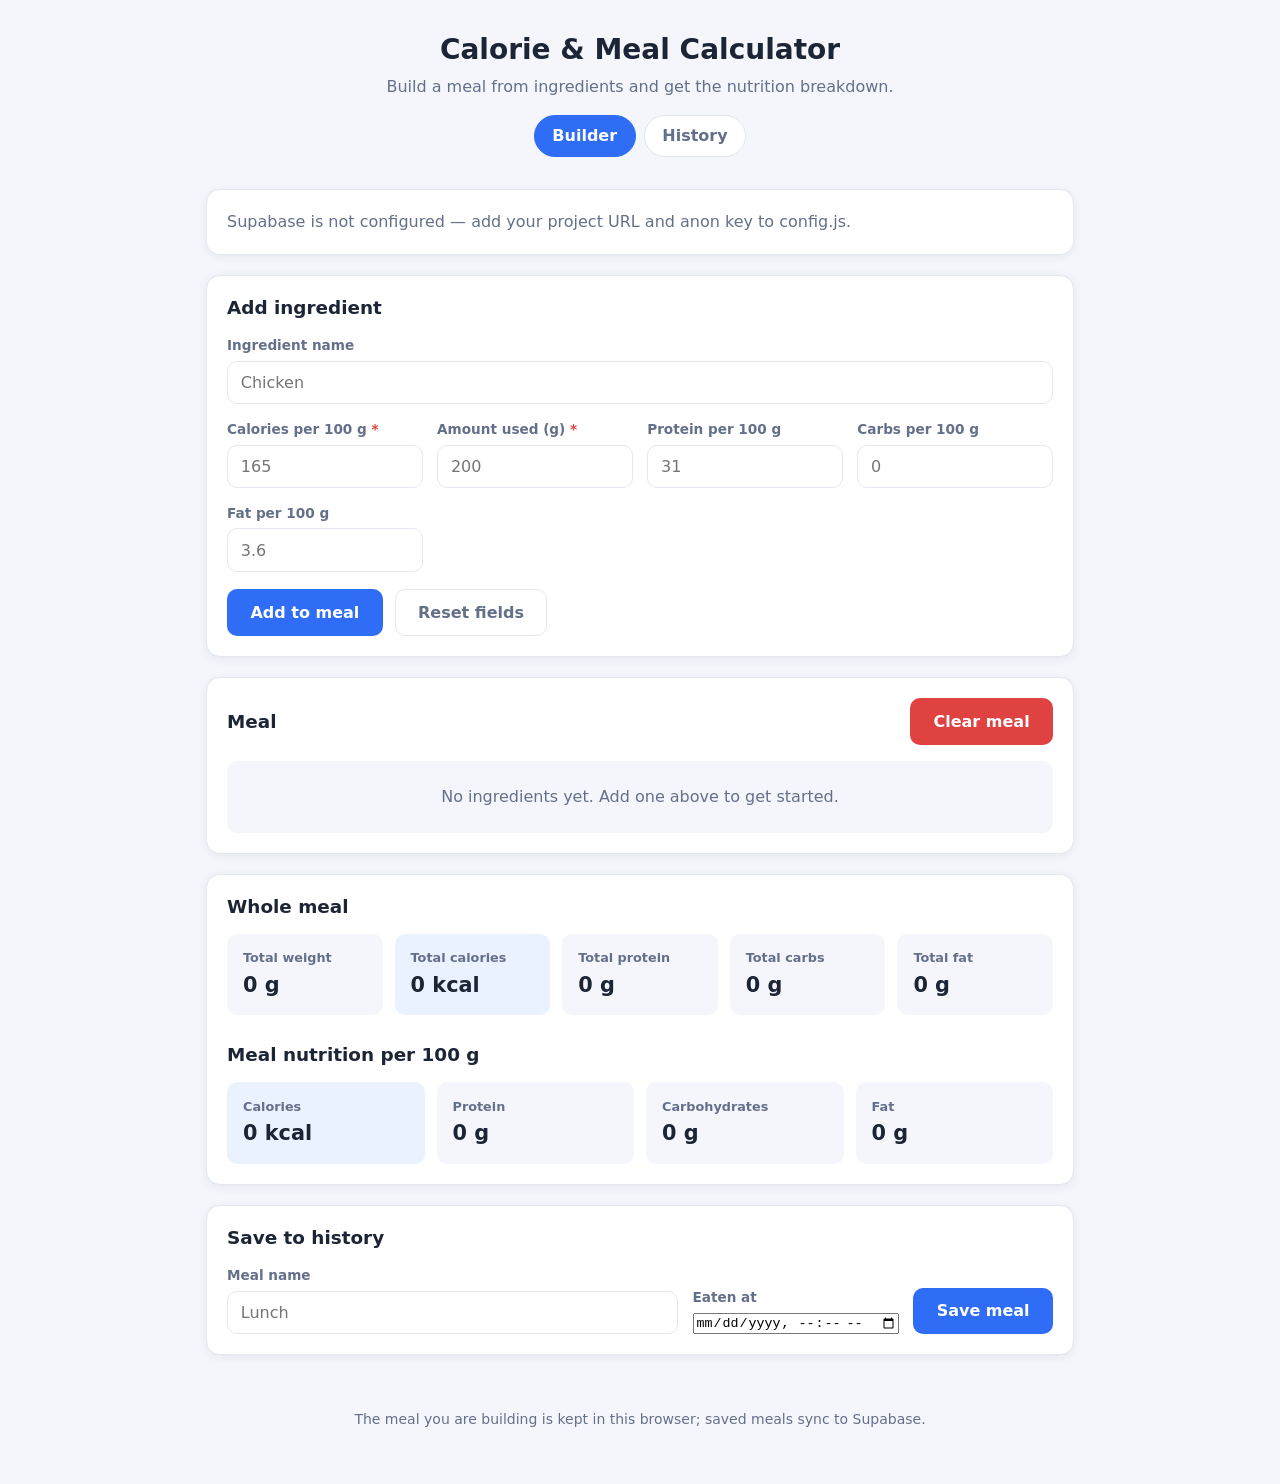
==== index.html @ 190ba4ab "Calorie and meal calculator with Supabase-backed meal history" ====
<!doctype html>
<html lang="en">
  <head>
    <meta charset="UTF-8" />
    <meta name="viewport" content="width=device-width, initial-scale=1.0" />
    <title>Calorie &amp; Meal Calculator</title>
    <link rel="stylesheet" href="style.css" />
  </head>

  <body>
    <header class="app-header">
      <h1>Calorie &amp; Meal Calculator</h1>
      <p class="subtitle">Build a meal from ingredients and get the nutrition breakdown.</p>
      <nav class="app-nav">
        <a href="index.html" class="nav-link is-active">Builder</a>
        <a href="history.html" class="nav-link">History</a>
      </nav>
    </header>

    <main class="container">
      <!-- Account -->
      <section class="card auth-bar">
        <p id="auth-status" class="auth-status">Checking sign-in status…</p>
        <div class="auth-actions">
          <button type="button" id="auth-signin" class="btn btn-primary" hidden>
            Sign in with GitHub
          </button>
          <button type="button" id="auth-signout" class="btn btn-ghost" hidden>Sign out</button>
        </div>
      </section>
      <!-- Ingredient input -->
      <section class="card">
        <h2>Add ingredient</h2>
        <form id="ingredient-form" novalidate>
          <div class="grid">
            <div class="field field-wide">
              <label for="name">Ingredient name</label>
              <input type="text" id="name" name="name" placeholder="Chicken" required />
            </div>

            <div class="field">
              <label for="calories">Calories per 100 g <span class="req">*</span></label>
              <input
                type="number"
                id="calories"
                name="calories"
                min="0"
                step="any"
                placeholder="165"
                required
              />
            </div>

            <div class="field">
              <label for="amount">Amount used (g) <span class="req">*</span></label>
              <input
                type="number"
                id="amount"
                name="amount"
                min="0.1"
                step="any"
                placeholder="200"
                required
              />
            </div>

            <div class="field">
              <label for="protein">Protein per 100 g</label>
              <input
                type="number"
                id="protein"
                name="protein"
                min="0"
                step="any"
                placeholder="31"
              />
            </div>

            <div class="field">
              <label for="carbs">Carbs per 100 g</label>
              <input type="number" id="carbs" name="carbs" min="0" step="any" placeholder="0" />
            </div>

            <div class="field">
              <label for="fat">Fat per 100 g</label>
              <input type="number" id="fat" name="fat" min="0" step="any" placeholder="3.6" />
            </div>
          </div>

          <p id="form-error" class="form-error" role="alert" hidden></p>

          <div class="actions">
            <button type="submit" class="btn btn-primary">Add to meal</button>
            <button type="reset" class="btn btn-ghost">Reset fields</button>
          </div>
        </form>
      </section>

      <!-- Meal builder -->
      <section class="card">
        <div class="card-head">
          <h2>Meal</h2>
          <button type="button" id="clear-meal" class="btn btn-danger">Clear meal</button>
        </div>

        <p id="empty-state" class="empty-state">
          No ingredients yet. Add one above to get started.
        </p>

        <div class="table-wrap" id="table-wrap" hidden>
          <table id="meal-table">
            <thead>
              <tr>
                <th scope="col">Ingredient</th>
                <th scope="col" class="num">Amount (g)</th>
                <th scope="col" class="num">Calories</th>
                <th scope="col" class="num">Protein (g)</th>
                <th scope="col" class="num">Carbs (g)</th>
                <th scope="col" class="num">Fat (g)</th>
                <th scope="col"><span class="sr-only">Actions</span></th>
              </tr>
            </thead>
            <tbody id="meal-body"></tbody>
          </table>
        </div>
      </section>

      <!-- Totals -->
      <section class="card">
        <h2>Whole meal</h2>
        <ul class="stats">
          <li class="stat">
            <span class="stat-label">Total weight</span>
            <span class="stat-value"><span id="total-weight">0</span> g</span>
          </li>
          <li class="stat stat-accent">
            <span class="stat-label">Total calories</span>
            <span class="stat-value"><span id="total-calories">0</span> kcal</span>
          </li>
          <li class="stat">
            <span class="stat-label">Total protein</span>
            <span class="stat-value"><span id="total-protein">0</span> g</span>
          </li>
          <li class="stat">
            <span class="stat-label">Total carbs</span>
            <span class="stat-value"><span id="total-carbs">0</span> g</span>
          </li>
          <li class="stat">
            <span class="stat-label">Total fat</span>
            <span class="stat-value"><span id="total-fat">0</span> g</span>
          </li>
        </ul>

        <h2 class="section-gap">Meal nutrition per 100 g</h2>
        <ul class="stats">
          <li class="stat stat-accent">
            <span class="stat-label">Calories</span>
            <span class="stat-value"><span id="per100-calories">0</span> kcal</span>
          </li>
          <li class="stat">
            <span class="stat-label">Protein</span>
            <span class="stat-value"><span id="per100-protein">0</span> g</span>
          </li>
          <li class="stat">
            <span class="stat-label">Carbohydrates</span>
            <span class="stat-value"><span id="per100-carbs">0</span> g</span>
          </li>
          <li class="stat">
            <span class="stat-label">Fat</span>
            <span class="stat-value"><span id="per100-fat">0</span> g</span>
          </li>
        </ul>
      </section>

      <!-- Save to history -->
      <section class="card">
        <h2>Save to history</h2>
        <form id="save-form" class="save-form" novalidate>
          <div class="field field-grow">
            <label for="meal-name">Meal name</label>
            <input type="text" id="meal-name" name="mealName" placeholder="Lunch" />
          </div>
          <div class="field">
            <label for="eaten-at">Eaten at</label>
            <input type="datetime-local" id="eaten-at" name="eatenAt" />
          </div>
          <button type="submit" id="save-meal" class="btn btn-primary">Save meal</button>
        </form>
        <p id="save-status" class="status-msg" role="status" hidden></p>
      </section>
    </main>

    <footer class="app-footer">
      <p>The meal you are building is kept in this browser; saved meals sync to Supabase.</p>
    </footer>

    <script type="module" src="script.js"></script>
  </body>
</html>
---- style.css ----
/* ---------- Design tokens ---------- */
:root {
  --bg: #f4f6fb;
  --surface: #ffffff;
  --text: #1c2536;
  --muted: #64708a;
  --border: #e2e7f0;
  --primary: #2f6df6;
  --primary-dark: #1d51c9;
  --danger: #e04141;
  --danger-dark: #b92f2f;
  --accent-bg: #eaf1ff;
  --radius: 14px;
  --shadow: 0 2px 10px rgba(28, 37, 54, 0.07);
}

/* ---------- Base ---------- */
* {
  box-sizing: border-box;
}

body {
  margin: 0;
  background: var(--bg);
  color: var(--text);
  font-family:
    system-ui,
    -apple-system,
    'Segoe UI',
    Roboto,
    Helvetica,
    Arial,
    sans-serif;
  line-height: 1.5;
}

h1,
h2 {
  margin: 0;
  line-height: 1.25;
}

.sr-only {
  position: absolute;
  width: 1px;
  height: 1px;
  overflow: hidden;
  clip: rect(0 0 0 0);
  white-space: nowrap;
}

/* ---------- Layout ---------- */
.app-header {
  padding: 2rem 1rem 1rem;
  text-align: center;
}

.app-header h1 {
  font-size: 1.75rem;
}

.subtitle {
  margin: 0.5rem 0 0;
  color: var(--muted);
}

.container {
  max-width: 900px;
  margin: 0 auto;
  padding: 1rem;
  display: grid;
  gap: 1.25rem;
}

.app-footer {
  padding: 1.5rem 1rem 2.5rem;
  text-align: center;
  color: var(--muted);
  font-size: 0.875rem;
}

/* ---------- Card ---------- */
.card {
  background: var(--surface);
  border: 1px solid var(--border);
  border-radius: var(--radius);
  box-shadow: var(--shadow);
  padding: 1.25rem;
}

.card h2 {
  font-size: 1.15rem;
  margin-bottom: 1rem;
}

.card-head {
  display: flex;
  align-items: center;
  justify-content: space-between;
  gap: 1rem;
  flex-wrap: wrap;
  margin-bottom: 1rem;
}

.card-head h2 {
  margin-bottom: 0;
}

.section-gap {
  margin-top: 1.75rem;
}

/* ---------- Form ---------- */
.grid {
  display: grid;
  grid-template-columns: repeat(auto-fit, minmax(190px, 1fr));
  gap: 0.9rem;
}

.field {
  display: flex;
  flex-direction: column;
  gap: 0.35rem;
}

.field-wide {
  grid-column: 1 / -1;
}

label {
  font-size: 0.85rem;
  font-weight: 600;
  color: var(--muted);
}

.req {
  color: var(--danger);
}

input[type='text'],
input[type='number'] {
  padding: 0.7rem 0.8rem;
  font-size: 1rem;
  font-family: inherit;
  color: inherit;
  background: #fff;
  border: 1px solid var(--border);
  border-radius: 10px;
  min-width: 0;
}

input:focus-visible,
button:focus-visible {
  outline: 3px solid rgba(47, 109, 246, 0.35);
  outline-offset: 1px;
  border-color: var(--primary);
}

.form-error {
  margin: 0.9rem 0 0;
  padding: 0.6rem 0.8rem;
  border-radius: 10px;
  background: #fdeaea;
  color: var(--danger-dark);
  font-size: 0.9rem;
}

.actions {
  display: flex;
  flex-wrap: wrap;
  gap: 0.75rem;
  margin-top: 1.1rem;
}

/* ---------- Buttons ---------- */
.btn {
  padding: 0.8rem 1.4rem;
  font-size: 1rem;
  font-family: inherit;
  font-weight: 600;
  border: 1px solid transparent;
  border-radius: 10px;
  cursor: pointer;
  transition:
    background-color 0.15s ease,
    color 0.15s ease;
}

.btn-primary {
  background: var(--primary);
  color: #fff;
}

.btn-primary:hover {
  background: var(--primary-dark);
}

.btn-ghost {
  background: transparent;
  color: var(--muted);
  border-color: var(--border);
}

.btn-ghost:hover {
  background: var(--bg);
}

.btn-danger {
  background: var(--danger);
  color: #fff;
}

.btn-danger:hover {
  background: var(--danger-dark);
}

.btn-icon {
  padding: 0.45rem 0.75rem;
  font-size: 0.85rem;
  background: transparent;
  color: var(--danger);
  border-color: var(--border);
}

.btn-icon:hover {
  background: #fdeaea;
}

/* ---------- Table ---------- */
.table-wrap {
  overflow-x: auto;
}

table {
  width: 100%;
  border-collapse: collapse;
  font-size: 0.95rem;
}

th,
td {
  padding: 0.7rem 0.6rem;
  text-align: left;
  border-bottom: 1px solid var(--border);
  white-space: nowrap;
}

th {
  font-size: 0.78rem;
  text-transform: uppercase;
  letter-spacing: 0.04em;
  color: var(--muted);
}

th.num,
td.num {
  text-align: right;
}

tbody tr:last-child td {
  border-bottom: none;
}

.amount-input {
  width: 6rem;
  padding: 0.4rem 0.5rem;
  text-align: right;
}

.ingredient-name {
  font-weight: 600;
  white-space: normal;
}

.empty-state {
  margin: 0;
  padding: 1.5rem;
  text-align: center;
  color: var(--muted);
  background: var(--bg);
  border-radius: 10px;
}

/* ---------- Stats ---------- */
.stats {
  list-style: none;
  margin: 0;
  padding: 0;
  display: grid;
  grid-template-columns: repeat(auto-fit, minmax(150px, 1fr));
  gap: 0.75rem;
}

.stat {
  padding: 0.9rem 1rem;
  background: var(--bg);
  border-radius: 10px;
  display: flex;
  flex-direction: column;
  gap: 0.15rem;
}

.stat-accent {
  background: var(--accent-bg);
}

.stat-label {
  font-size: 0.8rem;
  font-weight: 600;
  color: var(--muted);
}

.stat-value {
  font-size: 1.3rem;
  font-weight: 700;
}

/* ---------- Navigation ---------- */
.app-nav {
  display: flex;
  justify-content: center;
  gap: 0.5rem;
  margin-top: 1rem;
}

.nav-link {
  padding: 0.5rem 1.1rem;
  border-radius: 999px;
  text-decoration: none;
  font-weight: 600;
  color: var(--muted);
  background: var(--surface);
  border: 1px solid var(--border);
}

.nav-link.is-active {
  background: var(--primary);
  border-color: var(--primary);
  color: #fff;
}

/* ---------- Auth bar ---------- */
.auth-bar {
  display: flex;
  align-items: center;
  justify-content: space-between;
  gap: 1rem;
  flex-wrap: wrap;
}

.auth-status {
  margin: 0;
  color: var(--muted);
}

.auth-actions {
  display: flex;
  gap: 0.5rem;
}

/* ---------- Save / filter forms ---------- */
.save-form {
  display: flex;
  flex-wrap: wrap;
  align-items: flex-end;
  gap: 0.9rem;
}

.field-grow {
  flex: 1 1 220px;
}

.status-msg {
  margin: 0.9rem 0 0;
  padding: 0.6rem 0.8rem;
  border-radius: 10px;
  background: var(--accent-bg);
  color: var(--primary-dark);
  font-size: 0.9rem;
}

.status-msg.is-error {
  background: #fdeaea;
  color: var(--danger-dark);
}

/* ---------- History ---------- */
.day-block + .day-block {
  margin-top: 1.5rem;
}

.day-head {
  display: flex;
  align-items: baseline;
  justify-content: space-between;
  gap: 1rem;
  flex-wrap: wrap;
  margin-bottom: 0.5rem;
}

.day-head h3 {
  margin: 0;
  font-size: 1rem;
}

.day-total {
  font-size: 0.85rem;
  font-weight: 600;
  color: var(--muted);
}

.row-actions {
  display: flex;
  gap: 0.4rem;
  justify-content: flex-end;
}

.btn-icon-neutral {
  color: var(--primary);
}

.btn-icon-neutral:hover {
  background: var(--accent-bg);
}

.chart-wrap {
  overflow-x: auto;
}

#chart {
  width: 100%;
  min-width: 320px;
  height: auto;
}

/* ---------- Mobile ---------- */
@media (max-width: 520px) {
  .actions .btn {
    flex: 1 1 100%;
  }

  .card {
    padding: 1rem;
  }

  .save-form .btn {
    flex: 1 1 100%;
  }

  .auth-bar {
    flex-direction: column;
    align-items: stretch;
  }
}
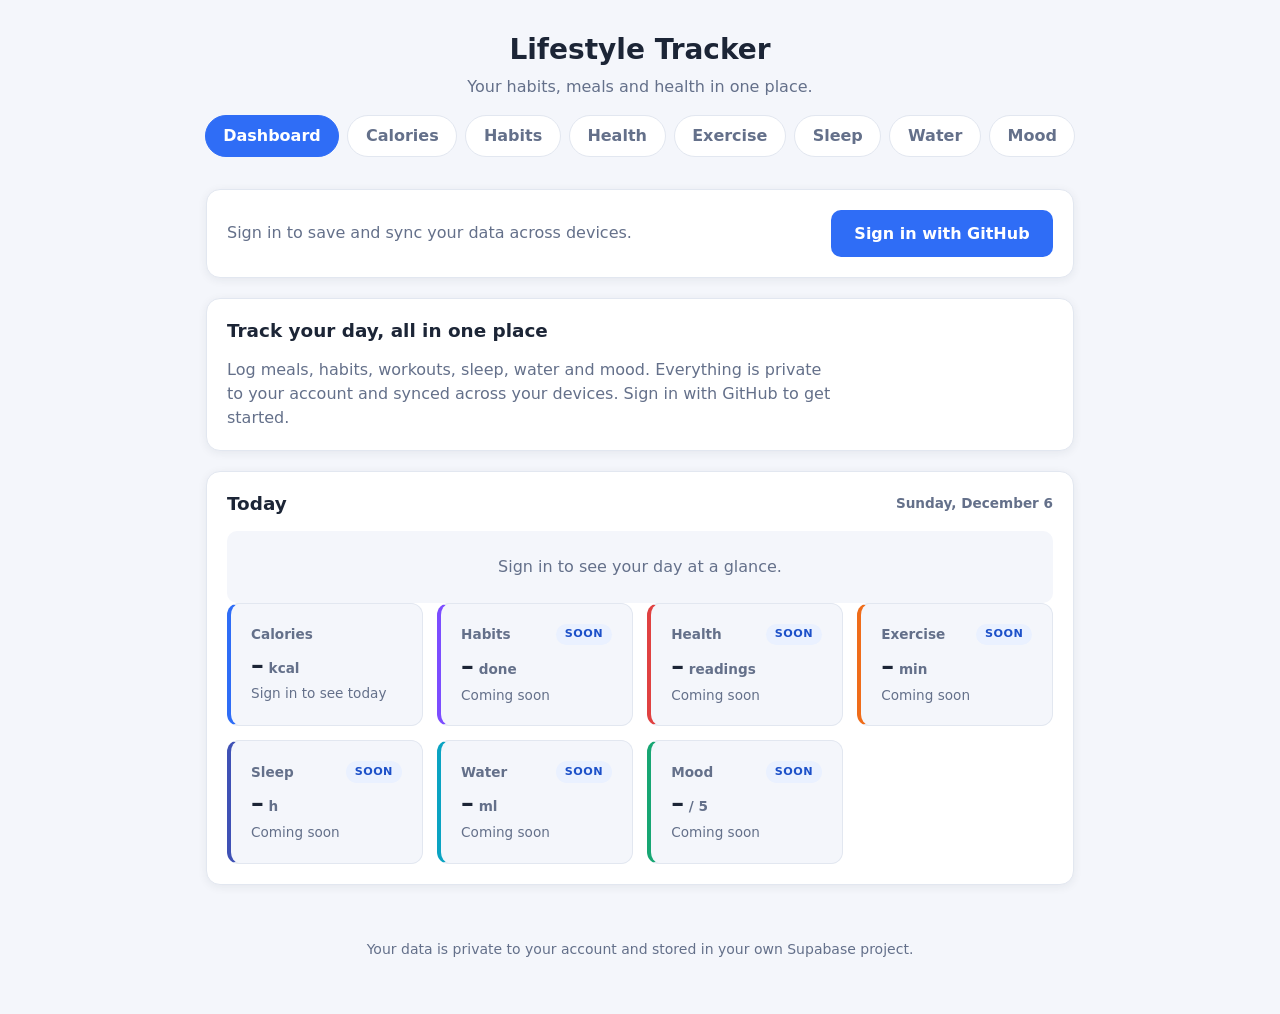
==== commit e077ba2e: "Expand into a multi-tracker lifestyle app with dashboard and shared foundation" ====
--- a/index.html
+++ b/index.html
@@ -3,197 +3,36 @@
   <head>
     <meta charset="UTF-8" />
     <meta name="viewport" content="width=device-width, initial-scale=1.0" />
-    <title>Calorie &amp; Meal Calculator</title>
+    <title>Lifestyle Tracker</title>
     <link rel="stylesheet" href="style.css" />
   </head>
 
   <body>
-    <header class="app-header">
-      <h1>Calorie &amp; Meal Calculator</h1>
-      <p class="subtitle">Build a meal from ingredients and get the nutrition breakdown.</p>
-      <nav class="app-nav">
-        <a href="index.html" class="nav-link is-active">Builder</a>
-        <a href="history.html" class="nav-link">History</a>
-      </nav>
-    </header>
+    <header class="app-header"></header>
 
     <main class="container">
-      <!-- Account -->
-      <section class="card auth-bar">
-        <p id="auth-status" class="auth-status">Checking sign-in status…</p>
-        <div class="auth-actions">
-          <button type="button" id="auth-signin" class="btn btn-primary" hidden>
-            Sign in with GitHub
-          </button>
-          <button type="button" id="auth-signout" class="btn btn-ghost" hidden>Sign out</button>
-        </div>
-      </section>
-      <!-- Ingredient input -->
-      <section class="card">
-        <h2>Add ingredient</h2>
-        <form id="ingredient-form" novalidate>
-          <div class="grid">
-            <div class="field field-wide">
-              <label for="name">Ingredient name</label>
-              <input type="text" id="name" name="name" placeholder="Chicken" required />
-            </div>
-
-            <div class="field">
-              <label for="calories">Calories per 100 g <span class="req">*</span></label>
-              <input
-                type="number"
-                id="calories"
-                name="calories"
-                min="0"
-                step="any"
-                placeholder="165"
-                required
-              />
-            </div>
-
-            <div class="field">
-              <label for="amount">Amount used (g) <span class="req">*</span></label>
-              <input
-                type="number"
-                id="amount"
-                name="amount"
-                min="0.1"
-                step="any"
-                placeholder="200"
-                required
-              />
-            </div>
-
-            <div class="field">
-              <label for="protein">Protein per 100 g</label>
-              <input
-                type="number"
-                id="protein"
-                name="protein"
-                min="0"
-                step="any"
-                placeholder="31"
-              />
-            </div>
-
-            <div class="field">
-              <label for="carbs">Carbs per 100 g</label>
-              <input type="number" id="carbs" name="carbs" min="0" step="any" placeholder="0" />
-            </div>
-
-            <div class="field">
-              <label for="fat">Fat per 100 g</label>
-              <input type="number" id="fat" name="fat" min="0" step="any" placeholder="3.6" />
-            </div>
-          </div>
-
-          <p id="form-error" class="form-error" role="alert" hidden></p>
-
-          <div class="actions">
-            <button type="submit" class="btn btn-primary">Add to meal</button>
-            <button type="reset" class="btn btn-ghost">Reset fields</button>
-          </div>
-        </form>
+      <section class="card" id="signed-out-intro" hidden>
+        <h2>Track your day, all in one place</h2>
+        <p class="lede">
+          Log meals, habits, workouts, sleep, water and mood. Everything is private to your account
+          and synced across your devices. Sign in with GitHub to get started.
+        </p>
       </section>
 
-      <!-- Meal builder -->
       <section class="card">
         <div class="card-head">
-          <h2>Meal</h2>
-          <button type="button" id="clear-meal" class="btn btn-danger">Clear meal</button>
+          <h2>Today</h2>
+          <span class="day-total" id="dashboard-date"></span>
         </div>
-
-        <p id="empty-state" class="empty-state">
-          No ingredients yet. Add one above to get started.
-        </p>
-
-        <div class="table-wrap" id="table-wrap" hidden>
-          <table id="meal-table">
-            <thead>
-              <tr>
-                <th scope="col">Ingredient</th>
-                <th scope="col" class="num">Amount (g)</th>
-                <th scope="col" class="num">Calories</th>
-                <th scope="col" class="num">Protein (g)</th>
-                <th scope="col" class="num">Carbs (g)</th>
-                <th scope="col" class="num">Fat (g)</th>
-                <th scope="col"><span class="sr-only">Actions</span></th>
-              </tr>
-            </thead>
-            <tbody id="meal-body"></tbody>
-          </table>
-        </div>
-      </section>
-
-      <!-- Totals -->
-      <section class="card">
-        <h2>Whole meal</h2>
-        <ul class="stats">
-          <li class="stat">
-            <span class="stat-label">Total weight</span>
-            <span class="stat-value"><span id="total-weight">0</span> g</span>
-          </li>
-          <li class="stat stat-accent">
-            <span class="stat-label">Total calories</span>
-            <span class="stat-value"><span id="total-calories">0</span> kcal</span>
-          </li>
-          <li class="stat">
-            <span class="stat-label">Total protein</span>
-            <span class="stat-value"><span id="total-protein">0</span> g</span>
-          </li>
-          <li class="stat">
-            <span class="stat-label">Total carbs</span>
-            <span class="stat-value"><span id="total-carbs">0</span> g</span>
-          </li>
-          <li class="stat">
-            <span class="stat-label">Total fat</span>
-            <span class="stat-value"><span id="total-fat">0</span> g</span>
-          </li>
-        </ul>
-
-        <h2 class="section-gap">Meal nutrition per 100 g</h2>
-        <ul class="stats">
-          <li class="stat stat-accent">
-            <span class="stat-label">Calories</span>
-            <span class="stat-value"><span id="per100-calories">0</span> kcal</span>
-          </li>
-          <li class="stat">
-            <span class="stat-label">Protein</span>
-            <span class="stat-value"><span id="per100-protein">0</span> g</span>
-          </li>
-          <li class="stat">
-            <span class="stat-label">Carbohydrates</span>
-            <span class="stat-value"><span id="per100-carbs">0</span> g</span>
-          </li>
-          <li class="stat">
-            <span class="stat-label">Fat</span>
-            <span class="stat-value"><span id="per100-fat">0</span> g</span>
-          </li>
-        </ul>
-      </section>
-
-      <!-- Save to history -->
-      <section class="card">
-        <h2>Save to history</h2>
-        <form id="save-form" class="save-form" novalidate>
-          <div class="field field-grow">
-            <label for="meal-name">Meal name</label>
-            <input type="text" id="meal-name" name="mealName" placeholder="Lunch" />
-          </div>
-          <div class="field">
-            <label for="eaten-at">Eaten at</label>
-            <input type="datetime-local" id="eaten-at" name="eatenAt" />
-          </div>
-          <button type="submit" id="save-meal" class="btn btn-primary">Save meal</button>
-        </form>
-        <p id="save-status" class="status-msg" role="status" hidden></p>
+        <p id="dashboard-status" class="empty-state" hidden></p>
+        <div class="tile-grid" id="tiles"></div>
       </section>
     </main>
 
     <footer class="app-footer">
-      <p>The meal you are building is kept in this browser; saved meals sync to Supabase.</p>
+      <p>Your data is private to your account and stored in your own Supabase project.</p>
     </footer>
 
-    <script type="module" src="script.js"></script>
+    <script type="module" src="js/features/dashboard.js"></script>
   </body>
 </html>
--- a/style.css
+++ b/style.css
@@ -12,6 +12,37 @@
   --accent-bg: #eaf1ff;
   --radius: 14px;
   --shadow: 0 2px 10px rgba(28, 37, 54, 0.07);
+
+  --space-1: 0.35rem;
+  --space-2: 0.6rem;
+  --space-3: 0.9rem;
+  --space-4: 1.25rem;
+  --space-5: 1.75rem;
+  --space-6: 2.5rem;
+
+  --text-sm: 0.85rem;
+  --text-base: 1rem;
+  --text-lg: 1.3rem;
+
+  --accent-calories: #2f6df6;
+  --accent-habits: #7c4dff;
+  --accent-health: #e04141;
+  --accent-exercise: #ef6c1a;
+  --accent-sleep: #3f51b5;
+  --accent-water: #0aa3c2;
+  --accent-mood: #17a673;
+}
+
+@media (prefers-color-scheme: dark) {
+  :root {
+    --bg: #12161f;
+    --surface: #1a202c;
+    --text: #e8ecf4;
+    --muted: #97a3b8;
+    --border: #2a3242;
+    --accent-bg: #1d2a44;
+    --shadow: 0 2px 10px rgba(0, 0, 0, 0.35);
+  }
 }
 
 /* ---------- Base ---------- */
@@ -138,12 +169,17 @@
 }
 
 input[type='text'],
-input[type='number'] {
+input[type='number'],
+input[type='date'],
+input[type='datetime-local'],
+input[type='time'],
+select,
+textarea {
   padding: 0.7rem 0.8rem;
   font-size: 1rem;
   font-family: inherit;
   color: inherit;
-  background: #fff;
+  background: var(--surface);
   border: 1px solid var(--border);
   border-radius: 10px;
   min-width: 0;
@@ -319,6 +355,7 @@
 .app-nav {
   display: flex;
   justify-content: center;
+  flex-wrap: wrap;
   gap: 0.5rem;
   margin-top: 1rem;
 }
@@ -427,12 +464,167 @@
   overflow-x: auto;
 }
 
+.chart,
 #chart {
   width: 100%;
   min-width: 320px;
   height: auto;
 }
 
+/* ---------- Dashboard tiles ---------- */
+.lede {
+  margin: 0;
+  color: var(--muted);
+  max-width: 60ch;
+}
+
+.tile-grid {
+  display: grid;
+  grid-template-columns: repeat(auto-fit, minmax(190px, 1fr));
+  gap: var(--space-3);
+}
+
+.tile {
+  display: flex;
+  flex-direction: column;
+  gap: var(--space-1);
+  padding: var(--space-4);
+  border: 1px solid var(--border);
+  border-left: 4px solid var(--tile-accent, var(--primary));
+  border-radius: 12px;
+  background: var(--bg);
+  text-decoration: none;
+  color: inherit;
+  transition:
+    transform 0.15s ease,
+    box-shadow 0.15s ease;
+}
+
+.tile:hover {
+  transform: translateY(-2px);
+  box-shadow: var(--shadow);
+}
+
+.tile-head {
+  display: flex;
+  align-items: center;
+  justify-content: space-between;
+  gap: var(--space-2);
+}
+
+.tile-label {
+  font-size: var(--text-sm);
+  font-weight: 600;
+  color: var(--muted);
+}
+
+.tile-value {
+  margin: 0;
+  font-size: 1.6rem;
+  font-weight: 700;
+  line-height: 1.1;
+}
+
+.tile-unit {
+  margin-left: 0.3rem;
+  font-size: var(--text-sm);
+  font-weight: 600;
+  color: var(--muted);
+}
+
+.tile-detail,
+.tile-error {
+  margin: 0;
+  font-size: var(--text-sm);
+  color: var(--muted);
+}
+
+.tile-error {
+  color: var(--danger);
+}
+
+.accent-calories {
+  --tile-accent: var(--accent-calories);
+}
+.accent-habits {
+  --tile-accent: var(--accent-habits);
+}
+.accent-health {
+  --tile-accent: var(--accent-health);
+}
+.accent-exercise {
+  --tile-accent: var(--accent-exercise);
+}
+.accent-sleep {
+  --tile-accent: var(--accent-sleep);
+}
+.accent-water {
+  --tile-accent: var(--accent-water);
+}
+.accent-mood {
+  --tile-accent: var(--accent-mood);
+}
+
+/* ---------- Badge ---------- */
+.badge {
+  padding: 0.15rem 0.55rem;
+  border-radius: 999px;
+  background: var(--accent-bg);
+  color: var(--primary-dark);
+  font-size: 0.7rem;
+  font-weight: 700;
+  text-transform: uppercase;
+  letter-spacing: 0.04em;
+  white-space: nowrap;
+}
+
+/* ---------- Progress ---------- */
+.progress {
+  height: 8px;
+  border-radius: 999px;
+  background: var(--border);
+  overflow: hidden;
+}
+
+.progress > span {
+  display: block;
+  height: 100%;
+  background: var(--tile-accent, var(--primary));
+}
+
+/* ---------- Segmented control ---------- */
+.segmented {
+  display: inline-flex;
+  padding: 0.25rem;
+  gap: 0.25rem;
+  border: 1px solid var(--border);
+  border-radius: 999px;
+  background: var(--surface);
+  align-self: start;
+}
+
+.segment {
+  padding: 0.45rem 1.1rem;
+  border-radius: 999px;
+  font-size: var(--text-sm);
+  font-weight: 600;
+  color: var(--muted);
+  text-decoration: none;
+}
+
+.segment.is-active {
+  background: var(--accent-bg);
+  color: var(--primary-dark);
+}
+
+code {
+  padding: 0.1rem 0.35rem;
+  border-radius: 6px;
+  background: var(--bg);
+  border: 1px solid var(--border);
+  font-size: 0.85em;
+}
+
 /* ---------- Mobile ---------- */
 @media (max-width: 520px) {
   .actions .btn {
@@ -451,4 +643,27 @@
     flex-direction: column;
     align-items: stretch;
   }
-}
+
+  /* Eight nav links will not fit, so scroll them instead of wrapping. */
+  .app-nav {
+    flex-wrap: nowrap;
+    justify-content: flex-start;
+    overflow-x: auto;
+    scrollbar-width: none;
+    padding: 0 1rem 0.25rem;
+    margin-left: -1rem;
+    margin-right: -1rem;
+  }
+
+  .app-nav::-webkit-scrollbar {
+    display: none;
+  }
+
+  .nav-link {
+    flex: 0 0 auto;
+  }
+
+  .tile-grid {
+    grid-template-columns: 1fr;
+  }
+}
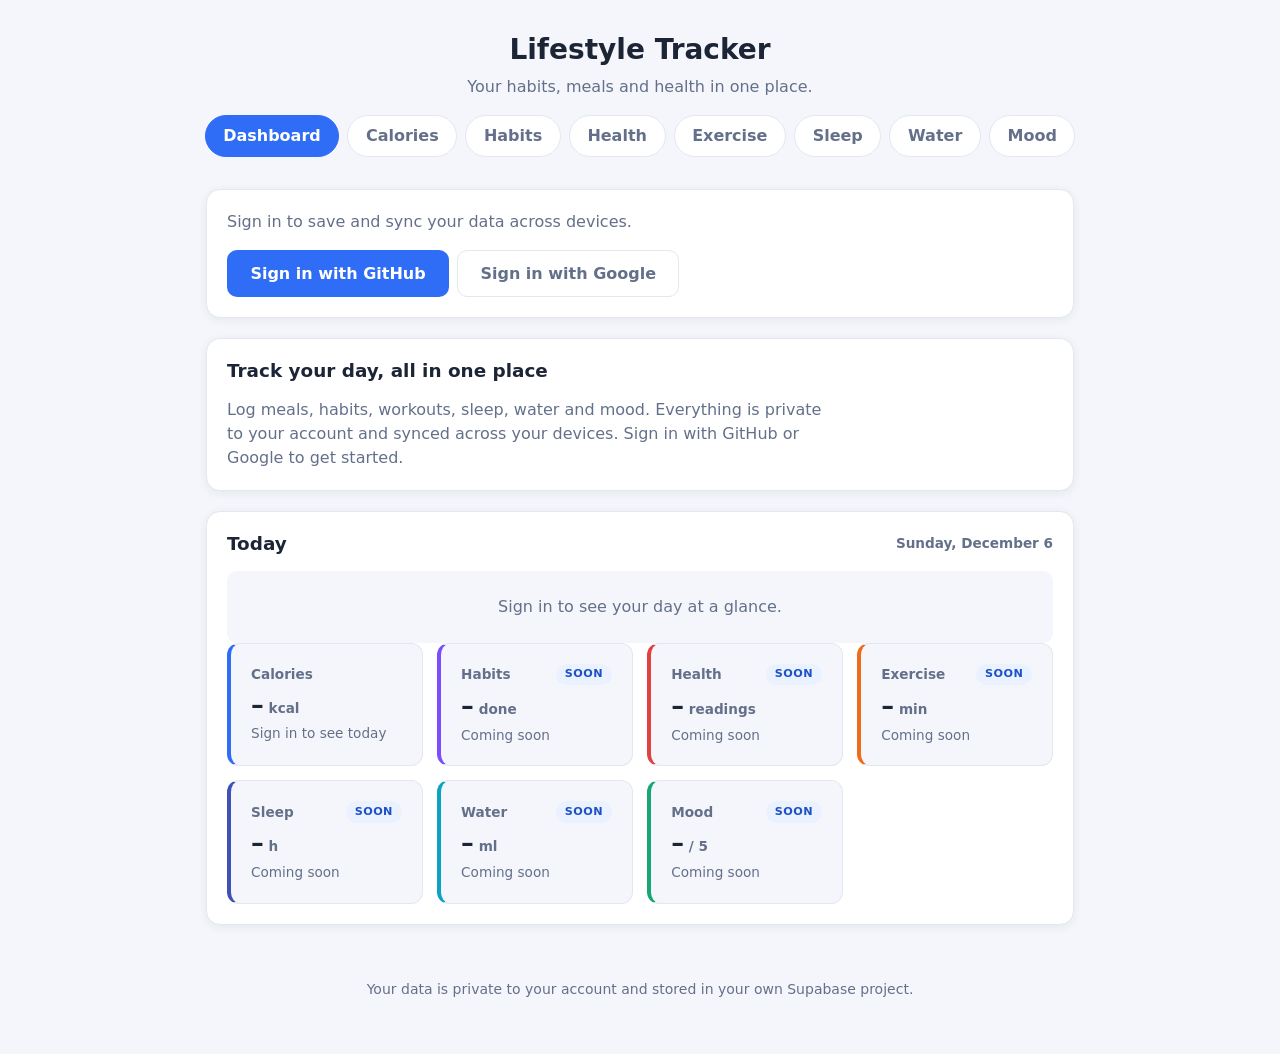
==== commit 13cf6854: "Add Google OAuth sign-in" ====
--- a/index.html
+++ b/index.html
@@ -15,7 +15,7 @@
         <h2>Track your day, all in one place</h2>
         <p class="lede">
           Log meals, habits, workouts, sleep, water and mood. Everything is private to your account
-          and synced across your devices. Sign in with GitHub to get started.
+          and synced across your devices. Sign in with GitHub or Google to get started.
         </p>
       </section>
 
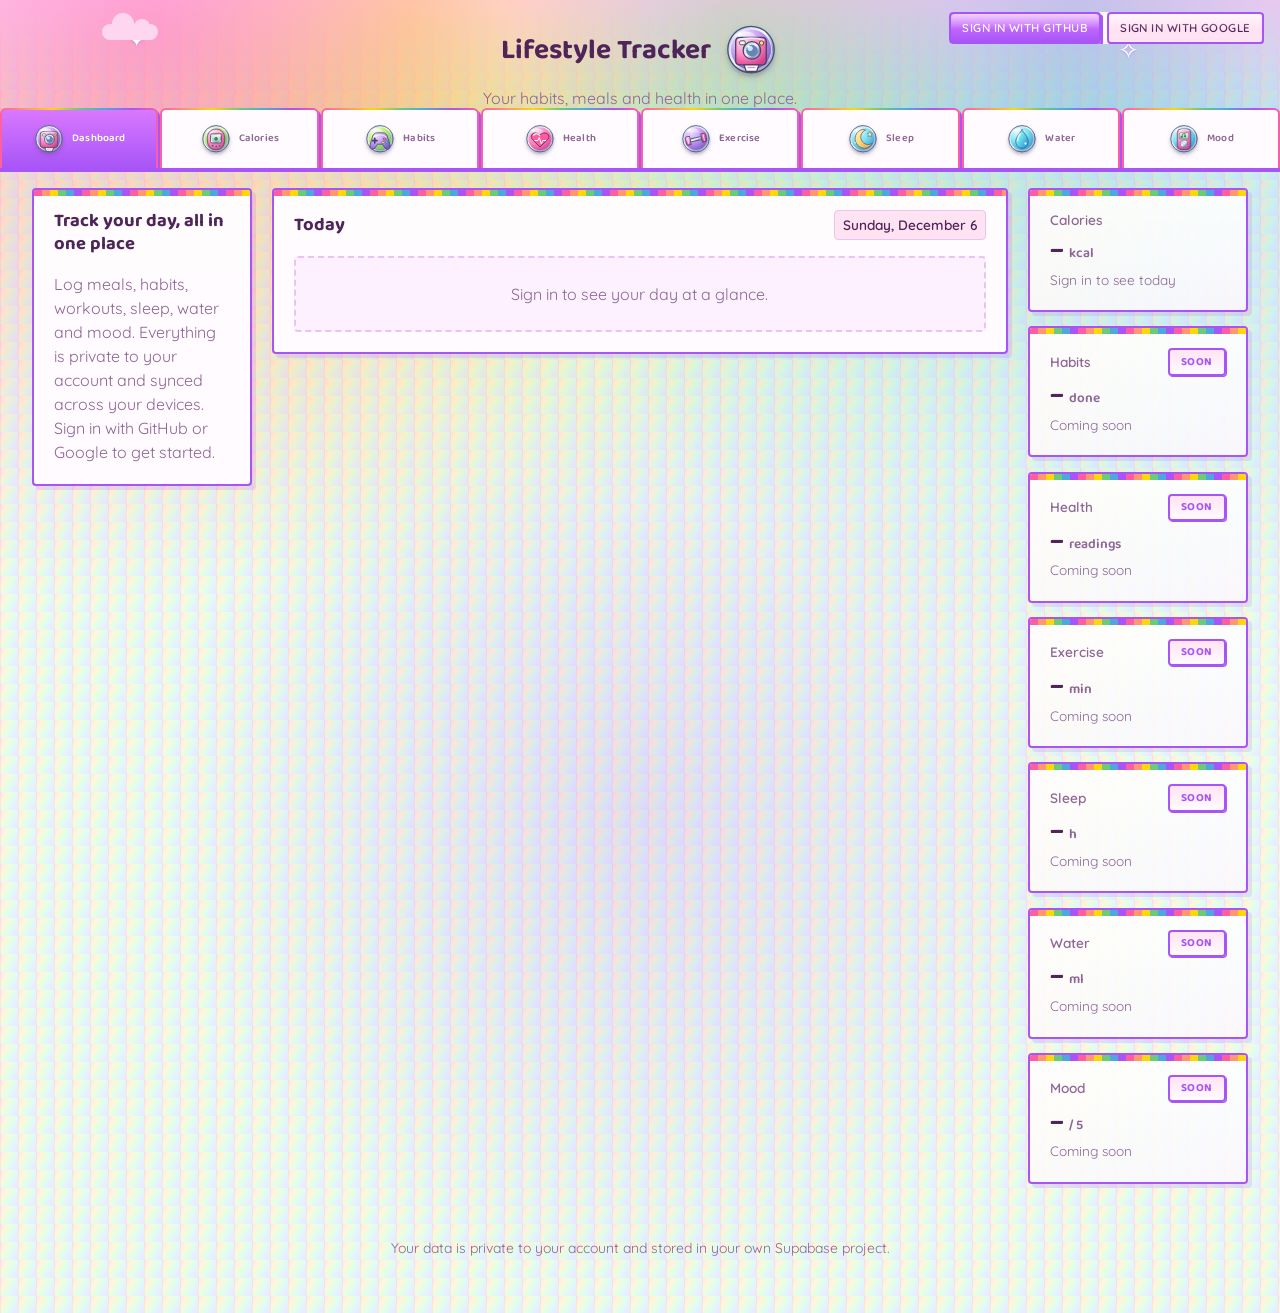
==== commit d91c195e: "Unify Y2K tracker visuals" ====
--- a/index.html
+++ b/index.html
@@ -7,11 +7,16 @@
     <link rel="stylesheet" href="style.css" />
   </head>
 
-  <body>
+  <body class="dashboard-page">
     <header class="app-header"></header>
 
     <main class="container">
-      <section class="card" id="signed-out-intro" hidden>
+      <span class="page-scene" aria-hidden="true">
+        <span class="scene-cloud scene-pos-tl"></span>
+        <span class="scene-cloud scene-pos-tr"></span>
+        <span class="scene-ground"></span>
+      </span>
+      <section class="card intro-panel" id="signed-out-intro" hidden>
         <h2>Track your day, all in one place</h2>
         <p class="lede">
           Log meals, habits, workouts, sleep, water and mood. Everything is private to your account
@@ -19,14 +24,17 @@
         </p>
       </section>
 
-      <section class="card">
+      <section class="card today-panel">
         <div class="card-head">
           <h2>Today</h2>
           <span class="day-total" id="dashboard-date"></span>
         </div>
         <p id="dashboard-status" class="empty-state" hidden></p>
+      </section>
+
+      <div class="tile-stack-panel">
         <div class="tile-grid" id="tiles"></div>
-      </section>
+      </div>
     </main>
 
     <footer class="app-footer">
--- a/style.css
+++ b/style.css
@@ -1,4 +1,6 @@
 /* ---------- Design tokens ---------- */
+@import url('https://fonts.googleapis.com/css2?family=Baloo+2:wght@500;600;700;800&family=Quicksand:wght@400;500;600;700&display=swap');
+
 :root {
   --bg: #f4f6fb;
   --surface: #ffffff;
@@ -13,6 +15,10 @@
   --radius: 14px;
   --shadow: 0 2px 10px rgba(28, 37, 54, 0.07);
 
+  --font-body:
+    'Quicksand', system-ui, -apple-system, 'Segoe UI', Roboto, Helvetica, Arial, sans-serif;
+  --font-display: 'Baloo 2', var(--font-body);
+
   --space-1: 0.35rem;
   --space-2: 0.6rem;
   --space-3: 0.9rem;
@@ -24,13 +30,39 @@
   --text-base: 1rem;
   --text-lg: 1.3rem;
 
-  --accent-calories: #2f6df6;
-  --accent-habits: #7c4dff;
-  --accent-health: #e04141;
-  --accent-exercise: #ef6c1a;
-  --accent-sleep: #3f51b5;
-  --accent-water: #0aa3c2;
-  --accent-mood: #17a673;
+  --accent-calories: #ff73bd;
+  --accent-habits: #a778ff;
+  --accent-health: #ff5fa2;
+  --accent-exercise: #ffb84d;
+  --accent-sleep: #7f8cff;
+  --accent-water: #55c8ff;
+  --accent-mood: #ff72d2;
+
+  /* Rounded y2k glossy look shared by every page (see .page-scene, .glossy-*) */
+  --radius-lg: 22px;
+  --radius-pill: 999px;
+  --glossy-shadow: 0 10px 24px rgba(28, 37, 54, 0.12), 0 2px 6px rgba(28, 37, 54, 0.08);
+  --glossy-shadow-sm: 0 4px 10px rgba(28, 37, 54, 0.1);
+  --glossy-highlight-card: linear-gradient(
+    180deg,
+    rgba(255, 255, 255, 0.4),
+    rgba(255, 255, 255, 0) 45%
+  );
+  --glossy-highlight-btn: linear-gradient(
+    180deg,
+    rgba(255, 255, 255, 0.65),
+    rgba(255, 255, 255, 0) 55%
+  );
+  --rainbow-border: linear-gradient(
+    90deg,
+    #ff5da2,
+    #ff9770,
+    #ffd60a,
+    #6bcb77,
+    #4ea8de,
+    #a855f7,
+    #ff5da2
+  );
 }
 
 @media (prefers-color-scheme: dark) {
@@ -54,20 +86,15 @@
   margin: 0;
   background: var(--bg);
   color: var(--text);
-  font-family:
-    system-ui,
-    -apple-system,
-    'Segoe UI',
-    Roboto,
-    Helvetica,
-    Arial,
-    sans-serif;
+  font-family: var(--font-body);
   line-height: 1.5;
 }
 
 h1,
 h2 {
   margin: 0;
+  font-family: var(--font-display);
+  font-weight: 700;
   line-height: 1.25;
 }
 
@@ -82,12 +109,229 @@
 
 /* ---------- Layout ---------- */
 .app-header {
-  padding: 2rem 1rem 1rem;
+  position: relative;
+  overflow: hidden;
+  min-height: 168px;
+  padding: 1.4rem max(4.5rem, calc(50% - 400px)) 3.6rem;
+  border-bottom: 4px solid var(--primary-dark);
   text-align: center;
+}
+
+.app-header .auth-bar {
+  position: absolute;
+  z-index: 3;
+  top: 0.75rem;
+  right: 1rem;
+  display: flex;
+  min-height: 0;
+  padding: 0;
+  border: 0;
+  background: transparent;
+  box-shadow: none;
+}
+
+/* auth-bar reuses .card markup for other pages, but it's just a button row here, no card chrome. */
+.app-header .auth-bar.card::before,
+.app-header .auth-bar.card::after {
+  content: none;
+}
+
+.app-header .auth-status {
+  display: none;
+}
+
+.app-header .auth-actions {
+  gap: 0.35rem;
+}
+
+.app-header .auth-actions .btn {
+  padding: 0.4rem 0.7rem;
+  font-size: 0.72rem;
 }
 
 .app-header h1 {
   font-size: 1.75rem;
+}
+
+/* Decorative header motif; pages drop this in <main> and shell.js moves it here. */
+.page-scene {
+  position: absolute;
+  inset: 0;
+  z-index: 0;
+  overflow: hidden;
+  pointer-events: none;
+}
+
+.app-header > :not(.page-scene):not(.auth-bar):not(.app-nav) {
+  position: relative;
+  z-index: 1;
+}
+
+/* Shared scene shapes: pages compose these with position utilities and theme colors below. */
+.scene-cloud {
+  position: absolute;
+  width: 56px;
+  height: 16px;
+  border-radius: 999px;
+  background: var(--scene-mid, rgba(255, 255, 255, 0.8));
+}
+
+.scene-cloud::before,
+.scene-cloud::after {
+  content: '';
+  position: absolute;
+  bottom: 5px;
+  border-radius: 50%;
+  background: inherit;
+}
+
+.scene-cloud::before {
+  left: 10px;
+  width: 22px;
+  height: 22px;
+}
+
+.scene-cloud::after {
+  right: 8px;
+  width: 16px;
+  height: 16px;
+}
+
+.scene-hill {
+  position: absolute;
+  bottom: -10px;
+  width: 120px;
+  height: 60px;
+  border-radius: 50% 50% 0 0;
+  background: var(--scene-fg, rgba(255, 255, 255, 0.55));
+}
+
+.scene-ground {
+  position: absolute;
+  right: 0;
+  bottom: 0;
+  left: 0;
+  height: 26px;
+  background:
+    radial-gradient(circle, var(--scene-accent, rgba(255, 255, 255, 0.7)) 0 2px, transparent 3px)
+      8px 6px / 26px 16px,
+    var(--scene-fg, rgba(255, 255, 255, 0.4));
+}
+
+.scene-wave {
+  position: absolute;
+  right: 0;
+  bottom: -8px;
+  left: 0;
+  height: 22px;
+  background: radial-gradient(circle at 10px 0, transparent 11px, var(--scene-fg, #fff) 12px)
+    repeat-x;
+  background-size: 34px 22px;
+}
+
+.scene-sun,
+.scene-moon {
+  position: absolute;
+  width: 38px;
+  height: 38px;
+  border-radius: 50%;
+  background: var(--scene-accent, #fff6d8);
+}
+
+.scene-sun {
+  box-shadow: 0 0 0 6px rgba(255, 255, 255, 0.25);
+}
+
+.scene-moon {
+  box-shadow: -9px -3px 0 -3px var(--scene-mid, transparent);
+}
+
+.scene-sparkle {
+  position: absolute;
+  width: 13px;
+  height: 13px;
+  background: var(--scene-accent, #fff);
+  clip-path: polygon(50% 0, 62% 38%, 100% 50%, 62% 62%, 50% 100%, 38% 62%, 0 50%, 38% 38%);
+}
+
+.scene-star {
+  position: absolute;
+  color: var(--scene-accent, #fff);
+  font-size: 0.85rem;
+  line-height: 1;
+}
+
+.scene-bubble {
+  position: absolute;
+  border-radius: 50%;
+  background: var(--scene-accent, rgba(255, 255, 255, 0.75));
+}
+
+.scene-bubble-sm {
+  width: 8px;
+  height: 8px;
+}
+
+.scene-bubble-lg {
+  width: 14px;
+  height: 14px;
+}
+
+/* Position utilities so each theme can arrange the shared shapes differently. */
+.scene-pos-tl {
+  top: 14%;
+  left: 8%;
+}
+
+.scene-pos-tr {
+  top: 14%;
+  right: 9%;
+}
+
+.scene-pos-ml {
+  top: 42%;
+  left: 5%;
+}
+
+.scene-pos-mr {
+  top: 40%;
+  right: 6%;
+}
+
+.scene-pos-bl {
+  bottom: 8px;
+  left: 6%;
+}
+
+.scene-pos-br {
+  bottom: 8px;
+  right: 7%;
+}
+
+.scene-pos-center {
+  top: 20%;
+  left: 50%;
+  transform: translateX(-50%);
+}
+
+.page-title {
+  display: inline-flex;
+  align-items: center;
+  justify-content: center;
+  gap: 0.75rem;
+}
+
+.page-icons {
+  display: inline-flex;
+  align-items: center;
+  gap: 0.35rem;
+}
+
+.page-icon {
+  width: 3.5rem;
+  height: 3.5rem;
+  object-fit: contain;
+  filter: drop-shadow(0 3px 3px rgba(28, 37, 54, 0.14));
 }
 
 .subtitle {
@@ -103,6 +347,19 @@
   gap: 1.25rem;
 }
 
+/* Same three-column layout as calorie-history at desktop widths; a lone card just spans all three. */
+@media (min-width: 820px) {
+  .container {
+    max-width: calc(100% - 2rem);
+    grid-template-columns: minmax(220px, 0.32fr) minmax(0, 1.36fr) minmax(220px, 0.32fr);
+    align-items: start;
+  }
+
+  .container > * {
+    grid-column: 1 / -1;
+  }
+}
+
 .app-footer {
   padding: 1.5rem 1rem 2.5rem;
   text-align: center;
@@ -111,12 +368,50 @@
 }
 
 /* ---------- Card ---------- */
+/* Same 2px border + hard offset shadow as calorie-history's cards, keyed to each page's own ink color. */
 .card {
+  position: relative;
+  isolation: isolate;
+  overflow: hidden;
   background: var(--surface);
-  border: 1px solid var(--border);
-  border-radius: var(--radius);
-  box-shadow: var(--shadow);
+  border: 2px solid var(--primary-dark);
+  border-radius: 4px;
+  box-shadow: 4px 4px 0 color-mix(in srgb, var(--primary-dark) 16%, transparent);
   padding: 1.25rem;
+}
+
+.card::before {
+  content: '';
+  position: absolute;
+  z-index: 0;
+  inset: 0;
+  border-radius: inherit;
+  background: var(--glossy-highlight-card);
+  pointer-events: none;
+}
+
+/* Fun striped top border, colored from each page's own theme tokens. */
+.card::after {
+  content: '';
+  position: absolute;
+  z-index: 0;
+  top: 0;
+  right: 0;
+  left: 0;
+  height: 6px;
+  background: repeating-linear-gradient(
+    90deg,
+    var(--primary) 0 12px,
+    color-mix(in srgb, var(--primary) 45%, white) 12px 24px,
+    var(--primary-dark) 24px 36px,
+    var(--stripe-accent, var(--accent-bg)) 36px 48px
+  );
+  pointer-events: none;
+}
+
+.card > * {
+  position: relative;
+  z-index: 1;
 }
 
 .card h2 {
@@ -181,7 +476,7 @@
   color: inherit;
   background: var(--surface);
   border: 1px solid var(--border);
-  border-radius: 10px;
+  border-radius: 4px;
   min-width: 0;
 }
 
@@ -195,7 +490,7 @@
 .form-error {
   margin: 0.9rem 0 0;
   padding: 0.6rem 0.8rem;
-  border-radius: 10px;
+  border-radius: 4px;
   background: #fdeaea;
   color: var(--danger-dark);
   font-size: 0.9rem;
@@ -209,56 +504,78 @@
 }
 
 /* ---------- Buttons ---------- */
+/* Same boxy, hard-shadow, uppercase look as calorie-history's buttons, using each page's own theme tokens. */
 .btn {
+  position: relative;
+  overflow: hidden;
   padding: 0.8rem 1.4rem;
-  font-size: 1rem;
+  font-size: 0.85rem;
   font-family: inherit;
   font-weight: 600;
-  border: 1px solid transparent;
-  border-radius: 10px;
+  text-transform: uppercase;
+  letter-spacing: 0.04em;
+  border: 2px solid var(--primary-dark);
+  border-radius: 4px;
+  box-shadow: 2px 2px 0 var(--primary-dark);
   cursor: pointer;
   transition:
-    background-color 0.15s ease,
-    color 0.15s ease;
+    background-color 0.12s ease,
+    color 0.12s ease,
+    transform 0.12s ease,
+    box-shadow 0.12s ease;
+}
+
+.btn::before {
+  content: '';
+  position: absolute;
+  inset: 0;
+  border-radius: inherit;
+  background: var(--glossy-highlight-btn);
+  pointer-events: none;
+}
+
+.btn:hover:not(:disabled) {
+  transform: translate(1px, 1px);
+  box-shadow: 1px 1px 0 var(--primary-dark);
 }
 
 .btn-primary {
-  background: var(--primary);
+  background: linear-gradient(180deg, var(--primary), var(--primary-dark));
   color: #fff;
 }
 
-.btn-primary:hover {
-  background: var(--primary-dark);
+.btn-primary:hover:not(:disabled) {
+  background: linear-gradient(180deg, var(--primary-dark), var(--primary-dark));
 }
 
 .btn-ghost {
-  background: transparent;
-  color: var(--muted);
-  border-color: var(--border);
-}
-
-.btn-ghost:hover {
+  background: var(--accent-bg);
+  color: var(--text);
+}
+
+.btn-ghost:hover:not(:disabled) {
   background: var(--bg);
 }
 
 .btn-danger {
-  background: var(--danger);
+  background: linear-gradient(180deg, var(--danger), var(--danger-dark));
   color: #fff;
 }
 
-.btn-danger:hover {
-  background: var(--danger-dark);
+.btn-danger:hover:not(:disabled) {
+  background: linear-gradient(180deg, var(--danger-dark), var(--danger-dark));
 }
 
 .btn-icon {
   padding: 0.45rem 0.75rem;
-  font-size: 0.85rem;
+  font-size: 0.68rem;
   background: transparent;
+  border-width: 1px;
+  box-shadow: none;
   color: var(--danger);
-  border-color: var(--border);
-}
-
-.btn-icon:hover {
+}
+
+.btn-icon:hover:not(:disabled) {
   background: #fdeaea;
 }
 
@@ -269,7 +586,9 @@
 
 table {
   width: 100%;
+  border: 2px solid var(--border);
   border-collapse: collapse;
+  background: var(--surface);
   font-size: 0.95rem;
 }
 
@@ -285,6 +604,7 @@
   font-size: 0.78rem;
   text-transform: uppercase;
   letter-spacing: 0.04em;
+  background: var(--accent-bg);
   color: var(--muted);
 }
 
@@ -314,7 +634,8 @@
   text-align: center;
   color: var(--muted);
   background: var(--bg);
-  border-radius: 10px;
+  border: 2px dashed var(--border);
+  border-radius: 4px;
 }
 
 /* ---------- Stats ---------- */
@@ -328,9 +649,14 @@
 }
 
 .stat {
+  position: relative;
+  overflow: hidden;
+  min-height: 88px;
   padding: 0.9rem 1rem;
   background: var(--bg);
-  border-radius: 10px;
+  border: 2px solid var(--border);
+  border-radius: 4px;
+  box-shadow: 2px 2px 0 color-mix(in srgb, var(--primary-dark) 12%, transparent);
   display: flex;
   flex-direction: column;
   gap: 0.15rem;
@@ -347,33 +673,79 @@
 }
 
 .stat-value {
+  font-family: var(--font-display);
   font-size: 1.3rem;
   font-weight: 700;
 }
 
 /* ---------- Navigation ---------- */
+/* Docked to the header's bottom edge, spanning full width, like the calorie-history tab bar. */
 .app-nav {
+  position: absolute;
+  right: 0;
+  bottom: 0;
+  left: 0;
+  z-index: 1;
+  display: grid;
+  grid-template-columns: repeat(8, minmax(0, 1fr));
+  gap: 2px;
+}
+
+.nav-link {
   display: flex;
+  align-items: center;
   justify-content: center;
-  flex-wrap: wrap;
-  gap: 0.5rem;
-  margin-top: 1rem;
-}
-
-.nav-link {
-  padding: 0.5rem 1.1rem;
-  border-radius: 999px;
+  gap: 0.45rem;
+  min-height: 60px;
+  padding: 0.4rem 0.4rem;
+  border-radius: 6px 6px 0 0;
   text-decoration: none;
-  font-weight: 600;
+  font-weight: 700;
   color: var(--muted);
   background: var(--surface);
-  border: 1px solid var(--border);
+  border: 2px solid var(--primary-dark);
+  border-bottom: none;
+  box-shadow: 2px 2px 0 var(--primary-dark);
+  transition:
+    transform 0.15s ease,
+    box-shadow 0.15s ease;
+}
+
+.nav-link:hover {
+  transform: translate(1px, 1px);
+  box-shadow: 1px 1px 0 var(--primary-dark);
 }
 
 .nav-link.is-active {
-  background: var(--primary);
-  border-color: var(--primary);
+  background: linear-gradient(180deg, var(--primary), var(--primary-dark));
+  border-color: var(--primary-dark);
   color: #fff;
+}
+
+.nav-icon {
+  display: grid;
+  width: 32px;
+  height: 32px;
+  flex-shrink: 0;
+  place-items: center;
+}
+
+.nav-icon img {
+  width: 100%;
+  height: 100%;
+  object-fit: contain;
+  filter: drop-shadow(0 2px 2px rgba(28, 37, 54, 0.18));
+}
+
+.nav-label {
+  font-family: var(--font-display);
+  font-size: 0.66rem;
+  font-weight: 600;
+  letter-spacing: 0.01em;
+  line-height: 1;
+  white-space: nowrap;
+  overflow: hidden;
+  text-overflow: ellipsis;
 }
 
 /* ---------- Auth bar ---------- */
@@ -410,7 +782,8 @@
 .status-msg {
   margin: 0.9rem 0 0;
   padding: 0.6rem 0.8rem;
-  border-radius: 10px;
+  border: 2px dashed var(--border);
+  border-radius: 4px;
   background: var(--accent-bg);
   color: var(--primary-dark);
   font-size: 0.9rem;
@@ -441,9 +814,13 @@
 }
 
 .day-total {
+  padding: 0.25rem 0.5rem;
+  border: 1px solid var(--border);
+  border-radius: 4px;
+  background: var(--accent-bg);
   font-size: 0.85rem;
   font-weight: 600;
-  color: var(--muted);
+  color: var(--text);
 }
 
 .row-actions {
@@ -462,6 +839,9 @@
 
 .chart-wrap {
   overflow-x: auto;
+  border: 2px solid var(--border);
+  border-radius: 4px;
+  background: var(--surface);
 }
 
 .chart,
@@ -485,14 +865,17 @@
 }
 
 .tile {
+  position: relative;
+  isolation: isolate;
+  overflow: hidden;
   display: flex;
   flex-direction: column;
   gap: var(--space-1);
   padding: var(--space-4);
-  border: 1px solid var(--border);
-  border-left: 4px solid var(--tile-accent, var(--primary));
-  border-radius: 12px;
-  background: var(--bg);
+  border: 2px solid var(--primary-dark);
+  border-radius: 4px;
+  background: var(--surface);
+  box-shadow: 4px 4px 0 color-mix(in srgb, var(--primary-dark) 16%, transparent);
   text-decoration: none;
   color: inherit;
   transition:
@@ -500,9 +883,32 @@
     box-shadow 0.15s ease;
 }
 
+/* Fun striped top border, same idea as .card::after but colored from the tile's own accent. */
+.tile::after {
+  content: '';
+  position: absolute;
+  z-index: 0;
+  top: 0;
+  right: 0;
+  left: 0;
+  height: 6px;
+  background: repeating-linear-gradient(
+    90deg,
+    var(--tile-accent, var(--primary)) 0 12px,
+    color-mix(in srgb, var(--tile-accent, var(--primary)) 45%, white) 12px 24px,
+    color-mix(in srgb, var(--tile-accent, var(--primary)) 70%, black) 24px 36px
+  );
+  pointer-events: none;
+}
+
+.tile > * {
+  position: relative;
+  z-index: 1;
+}
+
 .tile:hover {
-  transform: translateY(-2px);
-  box-shadow: var(--shadow);
+  transform: translate(1px, 1px);
+  box-shadow: 2px 2px 0 color-mix(in srgb, var(--primary-dark) 18%, transparent);
 }
 
 .tile-head {
@@ -520,6 +926,7 @@
 
 .tile-value {
   margin: 0;
+  font-family: var(--font-display);
   font-size: 1.6rem;
   font-weight: 700;
   line-height: 1.1;
@@ -567,10 +974,13 @@
 
 /* ---------- Badge ---------- */
 .badge {
-  padding: 0.15rem 0.55rem;
-  border-radius: 999px;
-  background: var(--accent-bg);
+  padding: 0.2rem 0.7rem;
+  border-radius: 4px;
+  background: linear-gradient(180deg, var(--accent-bg), var(--surface));
+  border: 2px solid var(--primary-dark);
+  box-shadow: 1px 1px 0 var(--primary-dark);
   color: var(--primary-dark);
+  font-family: var(--font-display);
   font-size: 0.7rem;
   font-weight: 700;
   text-transform: uppercase;
@@ -581,7 +991,8 @@
 /* ---------- Progress ---------- */
 .progress {
   height: 8px;
-  border-radius: 999px;
+  border: 1px solid var(--border);
+  border-radius: 4px;
   background: var(--border);
   overflow: hidden;
 }
@@ -593,28 +1004,46 @@
 }
 
 /* ---------- Segmented control ---------- */
+/* Same boxy/uppercase/hard-shadow language as .btn. */
 .segmented {
   display: inline-flex;
   padding: 0.25rem;
   gap: 0.25rem;
-  border: 1px solid var(--border);
-  border-radius: 999px;
+  border: 2px solid var(--primary-dark);
+  border-radius: 4px;
   background: var(--surface);
+  box-shadow: 2px 2px 0 var(--primary-dark);
   align-self: start;
 }
 
 .segment {
   padding: 0.45rem 1.1rem;
-  border-radius: 999px;
+  border: 2px solid var(--primary-dark);
+  border-radius: 4px;
+  background: var(--surface);
+  box-shadow: 2px 2px 0 var(--primary-dark);
   font-size: var(--text-sm);
-  font-weight: 600;
-  color: var(--muted);
+  font-weight: 700;
+  text-transform: uppercase;
+  letter-spacing: 0.04em;
+  color: var(--text);
   text-decoration: none;
+  transition:
+    transform 0.12s ease,
+    background-color 0.12s ease,
+    box-shadow 0.12s ease;
+}
+
+.segment:hover {
+  transform: translate(1px, 1px);
+  box-shadow: 1px 1px 0 var(--primary-dark);
 }
 
 .segment.is-active {
-  background: var(--accent-bg);
-  color: var(--primary-dark);
+  background: var(--primary);
+  border-color: var(--primary-dark);
+  box-shadow: 2px 2px 0 var(--primary-dark);
+  color: #fff;
 }
 
 code {
@@ -644,12 +1073,27 @@
     align-items: stretch;
   }
 
-  /* Eight nav links will not fit, so scroll them instead of wrapping. */
+  .app-header {
+    min-height: 190px;
+    padding: 1.1rem 0.9rem 0.75rem;
+  }
+
+  .app-header .auth-bar {
+    position: static;
+    justify-content: center;
+    margin-top: 0.4rem;
+  }
+
+  /* Eight nav links will not fit docked full-width, so drop them back into flow and scroll instead. */
   .app-nav {
+    position: static;
+    display: flex;
     flex-wrap: nowrap;
     justify-content: flex-start;
     overflow-x: auto;
     scrollbar-width: none;
+    gap: 0.35rem;
+    margin-top: 0.6rem;
     padding: 0 1rem 0.25rem;
     margin-left: -1rem;
     margin-right: -1rem;
@@ -661,9 +1105,1269 @@
 
   .nav-link {
     flex: 0 0 auto;
+    border-radius: 4px;
+    border-bottom: 2px solid var(--primary-dark);
   }
 
   .tile-grid {
     grid-template-columns: 1fr;
   }
 }
+
+/* ---------- Tracker page themes: rounded glossy y2k, one palette + motif each ---------- */
+
+.calories-builder-page {
+  --bg: #fff3fb;
+  --surface: #fffaff;
+  --text: #4c2350;
+  --muted: #8a5f82;
+  --border: #f4bee2;
+  --primary: #ff73bd;
+  --primary-dark: #c94f9a;
+  --accent-bg: #ffe1f4;
+  --stripe-accent: #fff18f;
+  --scene-mid: #ffd2ee;
+  --scene-fg: #ffaddb;
+  --scene-accent: #fff;
+  background-color: var(--bg);
+  background-image:
+    radial-gradient(circle at 10% 0%, rgba(139, 215, 255, 0.34), transparent 38%),
+    radial-gradient(circle at 88% 10%, rgba(255, 115, 189, 0.24), transparent 34%),
+    linear-gradient(rgba(201, 79, 154, 0.08) 1px, transparent 1px),
+    linear-gradient(90deg, rgba(201, 79, 154, 0.08) 1px, transparent 1px),
+    linear-gradient(
+      135deg,
+      rgba(255, 225, 244, 0.54),
+      rgba(224, 246, 255, 0.5) 52%,
+      rgba(255, 241, 143, 0.24)
+    );
+  background-size:
+    auto,
+    auto,
+    18px 18px,
+    18px 18px,
+    auto;
+}
+
+.calories-builder-page .page-scene {
+  background:
+    radial-gradient(circle at 16% 18%, rgba(139, 215, 255, 0.55), transparent 30%),
+    radial-gradient(circle at 84% 18%, rgba(255, 241, 143, 0.42), transparent 28%),
+    linear-gradient(180deg, #ffd2ee, transparent 72%);
+}
+
+.calories-builder-page .page-scene::before,
+.calories-builder-page .page-scene::after {
+  content: '✦';
+  position: absolute;
+  color: #fff;
+  text-shadow: 0 1px 2px rgba(201, 79, 154, 0.4);
+  font-size: 1.4rem;
+}
+
+.calories-builder-page .page-scene::before {
+  top: 12%;
+  left: 8%;
+}
+
+.calories-builder-page .page-scene::after {
+  content: '♡';
+  top: 20%;
+  right: 10%;
+  font-size: 1.1rem;
+}
+
+/* Three-column layout: ingredient+save stack | meal builder | totals. */
+.calories-builder-page .ingredient-stack {
+  display: flex;
+  flex-direction: column;
+  gap: 1.25rem;
+}
+
+@media (min-width: 820px) {
+  .calories-builder-page .ingredient-stack {
+    grid-column: 1;
+  }
+
+  .calories-builder-page .meal-panel {
+    grid-column: 2;
+  }
+
+  .calories-builder-page .totals-panel {
+    grid-column: 3;
+  }
+
+  .calories-builder-page .save-panel .save-form {
+    flex-direction: column;
+    align-items: stretch;
+  }
+
+  .calories-builder-page .save-panel .field-grow {
+    flex: none;
+  }
+
+  .calories-builder-page .save-panel .btn {
+    width: 100%;
+  }
+}
+
+.exercise-page {
+  --bg: #fff7df;
+  --surface: #fffdf4;
+  --text: #594124;
+  --muted: #8b7356;
+  --border: #f4d68b;
+  --primary: #ffb84d;
+  --primary-dark: #cc7a22;
+  --accent-bg: #fff0bd;
+  --stripe-accent: #ff78c8;
+  --scene-mid: #ffe29d;
+  --scene-fg: #ffc86f;
+  --scene-accent: #fff4a8;
+  background-color: var(--bg);
+  background-image:
+    radial-gradient(circle at 12% 0%, rgba(255, 120, 200, 0.28), transparent 36%),
+    radial-gradient(circle at 86% 8%, rgba(157, 245, 207, 0.24), transparent 34%),
+    linear-gradient(rgba(204, 122, 34, 0.08) 1px, transparent 1px),
+    linear-gradient(90deg, rgba(204, 122, 34, 0.08) 1px, transparent 1px),
+    linear-gradient(
+      135deg,
+      rgba(255, 246, 196, 0.55),
+      rgba(255, 184, 77, 0.22) 52%,
+      rgba(255, 120, 200, 0.2)
+    );
+  background-size:
+    auto,
+    auto,
+    18px 18px,
+    18px 18px,
+    auto;
+}
+
+.exercise-page .page-scene {
+  background:
+    radial-gradient(circle at 15% 20%, rgba(255, 120, 200, 0.4), transparent 30%),
+    radial-gradient(circle at 86% 12%, rgba(157, 245, 207, 0.32), transparent 30%),
+    linear-gradient(180deg, #ffe29d, transparent 72%);
+}
+
+/* dashed motion trail + star bursts */
+.exercise-page .page-scene::before {
+  content: '';
+  position: absolute;
+  top: 45%;
+  left: 6%;
+  width: 55%;
+  height: 3px;
+  background: repeating-linear-gradient(90deg, #fff 0 14px, transparent 14px 22px);
+  opacity: 0.8;
+  transform: rotate(-4deg);
+}
+
+.exercise-page .page-scene::after {
+  content: '✺';
+  position: absolute;
+  top: 18%;
+  right: 12%;
+  color: #fff;
+  font-size: 1.6rem;
+  text-shadow: 0 1px 2px rgba(204, 122, 34, 0.45);
+}
+
+.habits-page {
+  --bg: #f7efff;
+  --surface: #fbf9ff;
+  --text: #4b2a73;
+  --muted: #8268a3;
+  --border: #dcbfff;
+  --primary: #a778ff;
+  --primary-dark: #734bd1;
+  --accent-bg: #efe2ff;
+  --stripe-accent: #9df5cf;
+  --scene-mid: #dbc8ff;
+  --scene-fg: #bfa0ff;
+  --scene-accent: #fff;
+  background-color: var(--bg);
+  background-image:
+    radial-gradient(circle at 11% 0%, rgba(157, 245, 207, 0.32), transparent 38%),
+    radial-gradient(circle at 88% 8%, rgba(255, 114, 210, 0.22), transparent 34%),
+    linear-gradient(rgba(115, 75, 209, 0.07) 1px, transparent 1px),
+    linear-gradient(90deg, rgba(115, 75, 209, 0.07) 1px, transparent 1px),
+    linear-gradient(
+      135deg,
+      rgba(242, 231, 255, 0.72),
+      rgba(202, 167, 255, 0.28) 48%,
+      rgba(157, 245, 207, 0.2)
+    );
+  background-size:
+    auto,
+    auto,
+    18px 18px,
+    18px 18px,
+    auto;
+}
+
+.habits-page .page-scene {
+  background:
+    radial-gradient(circle at 13% 18%, rgba(157, 245, 207, 0.4), transparent 30%),
+    radial-gradient(circle at 84% 16%, rgba(255, 114, 210, 0.28), transparent 30%),
+    linear-gradient(180deg, #dbc8ff, transparent 72%);
+}
+
+/* pixel confetti squares + checkmark sticker */
+.habits-page .page-scene::before {
+  content: '';
+  position: absolute;
+  top: 20%;
+  left: 10%;
+  width: 10px;
+  height: 10px;
+  background: #fff;
+  box-shadow:
+    24px 8px 0 rgba(255, 255, 255, 0.85),
+    48px -4px 0 rgba(255, 255, 255, 0.7),
+    72px 14px 0 rgba(255, 255, 255, 0.6);
+}
+
+.habits-page .page-scene::after {
+  content: '✓';
+  position: absolute;
+  top: 22%;
+  right: 12%;
+  display: grid;
+  place-items: center;
+  width: 28px;
+  height: 28px;
+  border-radius: 50%;
+  background: #fff;
+  color: var(--primary-dark);
+  font-weight: 700;
+}
+
+.health-page {
+  --bg: #fff0f6;
+  --surface: #fffaff;
+  --text: #642845;
+  --muted: #9b6680;
+  --border: #ffbdd8;
+  --primary: #ff5fa2;
+  --primary-dark: #c93677;
+  --accent-bg: #ffe0ef;
+  --stripe-accent: #8bd7ff;
+  --scene-mid: #ffc2dd;
+  --scene-fg: #f58fc1;
+  --scene-accent: #fff;
+  background-color: var(--bg);
+  background-image:
+    radial-gradient(circle at 11% 0%, rgba(139, 215, 255, 0.32), transparent 38%),
+    radial-gradient(circle at 88% 8%, rgba(255, 241, 143, 0.22), transparent 34%),
+    linear-gradient(rgba(201, 54, 119, 0.08) 1px, transparent 1px),
+    linear-gradient(90deg, rgba(201, 54, 119, 0.08) 1px, transparent 1px),
+    linear-gradient(
+      135deg,
+      rgba(255, 224, 239, 0.72),
+      rgba(255, 95, 162, 0.18) 50%,
+      rgba(139, 215, 255, 0.22)
+    );
+  background-size:
+    auto,
+    auto,
+    18px 18px,
+    18px 18px,
+    auto;
+}
+
+.health-page .page-scene {
+  background:
+    radial-gradient(circle at 12% 20%, rgba(139, 215, 255, 0.4), transparent 30%),
+    radial-gradient(circle at 86% 14%, rgba(255, 241, 143, 0.28), transparent 30%),
+    linear-gradient(180deg, #ffc2dd, transparent 72%);
+}
+
+/* heartbeat pulse line + heart sticker */
+.health-page .page-scene::before {
+  content: '';
+  position: absolute;
+  top: 42%;
+  left: 8%;
+  width: 60%;
+  height: 3px;
+  background: linear-gradient(
+    90deg,
+    transparent 0 10%,
+    #fff 10% 12%,
+    transparent 12% 20%,
+    #fff 20% 24%,
+    transparent 24% 32%,
+    #fff 32% 33%,
+    transparent 33% 100%
+  );
+  opacity: 0.9;
+}
+
+.health-page .page-scene::after {
+  content: '♥';
+  position: absolute;
+  top: 16%;
+  right: 12%;
+  color: #fff;
+  font-size: 1.5rem;
+  text-shadow: 0 1px 2px rgba(201, 54, 119, 0.45);
+}
+
+.sleep-page {
+  --bg: #f3f0ff;
+  --surface: #fbf9ff;
+  --text: #33285f;
+  --muted: #706699;
+  --border: #cabfff;
+  --primary: #7f8cff;
+  --primary-dark: #565ecf;
+  --accent-bg: #e6e8ff;
+  --stripe-accent: #fff18f;
+  --scene-mid: #d5d8ff;
+  --scene-fg: #b8beff;
+  --scene-accent: #fff18f;
+  background-color: var(--bg);
+  background-image:
+    radial-gradient(circle at 12% 0%, rgba(255, 241, 143, 0.34), transparent 36%),
+    radial-gradient(circle at 88% 8%, rgba(255, 114, 210, 0.18), transparent 34%),
+    linear-gradient(rgba(86, 94, 207, 0.08) 1px, transparent 1px),
+    linear-gradient(90deg, rgba(86, 94, 207, 0.08) 1px, transparent 1px),
+    linear-gradient(
+      135deg,
+      rgba(230, 232, 255, 0.74),
+      rgba(127, 140, 255, 0.22) 52%,
+      rgba(255, 241, 143, 0.18)
+    );
+  background-size:
+    auto,
+    auto,
+    18px 18px,
+    18px 18px,
+    auto;
+}
+
+.sleep-page .page-scene {
+  background:
+    radial-gradient(circle at 16% 20%, rgba(255, 241, 143, 0.42), transparent 30%),
+    radial-gradient(circle at 84% 14%, rgba(255, 114, 210, 0.24), transparent 30%),
+    linear-gradient(180deg, #d5d8ff, transparent 74%);
+}
+
+/* crescent moon + twinkle stars */
+.sleep-page .page-scene::before {
+  content: '';
+  position: absolute;
+  top: 62%;
+  right: 16%;
+  width: 36px;
+  height: 36px;
+  border-radius: 50%;
+  background: #fff18f;
+  box-shadow:
+    -10px -4px 0 -4px #f3f0ff,
+    inset -6px -2px 0 0 #f3f0ff;
+}
+
+.sleep-page .page-scene::after {
+  content: '✦ ✧ ✦';
+  position: absolute;
+  top: 16%;
+  left: 10%;
+  color: #fff18f;
+  letter-spacing: 0.6em;
+  font-size: 0.85rem;
+  opacity: 0.85;
+}
+
+.water-page {
+  --bg: #eaf9ff;
+  --surface: #fbfeff;
+  --text: #254d68;
+  --muted: #5c879d;
+  --border: #a9def8;
+  --primary: #55c8ff;
+  --primary-dark: #2786bd;
+  --accent-bg: #dcf4ff;
+  --stripe-accent: #ff8bd7;
+  --scene-mid: #bdeeff;
+  --scene-fg: #83d8ff;
+  --scene-accent: #fff;
+  background-color: var(--bg);
+  background-image:
+    radial-gradient(circle at 12% 0%, rgba(255, 139, 215, 0.28), transparent 36%),
+    radial-gradient(circle at 88% 8%, rgba(157, 245, 207, 0.22), transparent 34%),
+    linear-gradient(rgba(39, 134, 189, 0.08) 1px, transparent 1px),
+    linear-gradient(90deg, rgba(39, 134, 189, 0.08) 1px, transparent 1px),
+    linear-gradient(
+      135deg,
+      rgba(220, 244, 255, 0.75),
+      rgba(85, 200, 255, 0.2) 50%,
+      rgba(255, 139, 215, 0.18)
+    );
+  background-size:
+    auto,
+    auto,
+    18px 18px,
+    18px 18px,
+    auto;
+}
+
+.water-page .page-scene {
+  background:
+    radial-gradient(circle at 16% 18%, rgba(255, 139, 215, 0.34), transparent 30%),
+    radial-gradient(circle at 84% 12%, rgba(157, 245, 207, 0.3), transparent 30%),
+    linear-gradient(180deg, #bdeeff, transparent 72%);
+}
+
+/* wave crest + rising bubbles */
+.water-page .page-scene::before {
+  content: '';
+  position: absolute;
+  bottom: -10px;
+  left: 0;
+  width: 100%;
+  height: 26px;
+  background: radial-gradient(circle at 10px 0, transparent 12px, #fff 13px) repeat-x;
+  background-size: 40px 26px;
+  opacity: 0.7;
+}
+
+.water-page .page-scene::after {
+  content: '';
+  position: absolute;
+  top: 20%;
+  right: 16%;
+  width: 14px;
+  height: 14px;
+  border-radius: 50%;
+  background: rgba(255, 255, 255, 0.8);
+  box-shadow:
+    18px 20px 0 -2px rgba(255, 255, 255, 0.7),
+    -14px 30px 0 -4px rgba(255, 255, 255, 0.6);
+}
+
+.mood-page {
+  --bg: #fff0fb;
+  --surface: #fffaff;
+  --text: #64285c;
+  --muted: #93648e;
+  --border: #ffc0eb;
+  --primary: #ff72d2;
+  --primary-dark: #ba4db0;
+  --accent-bg: #ffe0f5;
+  --stripe-accent: #9df5cf;
+  --scene-mid: #ffc5ed;
+  --scene-fg: #f7a4da;
+  --scene-accent: #fff;
+  background-color: var(--bg);
+  background-image:
+    radial-gradient(circle at 12% 0%, rgba(157, 245, 207, 0.3), transparent 36%),
+    radial-gradient(circle at 88% 8%, rgba(139, 215, 255, 0.22), transparent 34%),
+    linear-gradient(rgba(186, 77, 176, 0.08) 1px, transparent 1px),
+    linear-gradient(90deg, rgba(186, 77, 176, 0.08) 1px, transparent 1px),
+    linear-gradient(
+      135deg,
+      rgba(255, 224, 245, 0.74),
+      rgba(255, 114, 210, 0.2) 50%,
+      rgba(157, 245, 207, 0.2)
+    );
+  background-size:
+    auto,
+    auto,
+    18px 18px,
+    18px 18px,
+    auto;
+}
+
+.mood-page .page-scene {
+  background:
+    radial-gradient(circle at 14% 18%, rgba(157, 245, 207, 0.38), transparent 30%),
+    radial-gradient(circle at 86% 16%, rgba(139, 215, 255, 0.28), transparent 30%),
+    linear-gradient(180deg, #ffc5ed, transparent 72%);
+}
+
+/* disco glitter dots + heart confetti */
+.mood-page .page-scene::before {
+  content: '';
+  position: absolute;
+  top: 18%;
+  left: 12%;
+  width: 6px;
+  height: 6px;
+  border-radius: 50%;
+  background: #fff;
+  box-shadow:
+    20px 10px 0 rgba(255, 255, 255, 0.8),
+    38px -2px 0 rgba(255, 255, 255, 0.6),
+    56px 14px 0 rgba(255, 255, 255, 0.9),
+    74px 2px 0 rgba(255, 255, 255, 0.5);
+}
+
+.mood-page .page-scene::after {
+  content: '♡ ♡';
+  position: absolute;
+  top: 20%;
+  right: 12%;
+  color: #fff;
+  font-size: 1.1rem;
+  letter-spacing: 0.3em;
+  text-shadow: 0 1px 2px rgba(186, 77, 176, 0.4);
+}
+
+.dashboard-page {
+  --bg: #fdf1ff;
+  --surface: #fffbfe;
+  --text: #4f2559;
+  --muted: #8d6696;
+  --border: #e9c4f3;
+  --primary: #d978ff;
+  --primary-dark: #a855f7;
+  --accent-bg: #ffe3f3;
+  --stripe-accent: #ffd60a;
+  --scene-mid: #ffd6f0;
+  --scene-fg: #e2aef2;
+  --scene-accent: #fff;
+  background-color: var(--bg);
+  background-image:
+    radial-gradient(circle at 8% 0%, rgba(255, 93, 162, 0.28), transparent 34%),
+    radial-gradient(circle at 28% 8%, rgba(255, 214, 10, 0.22), transparent 32%),
+    radial-gradient(circle at 58% 0%, rgba(107, 203, 119, 0.22), transparent 34%),
+    radial-gradient(circle at 86% 8%, rgba(78, 168, 222, 0.24), transparent 34%),
+    radial-gradient(circle at 50% 62%, rgba(168, 85, 247, 0.16), transparent 46%),
+    linear-gradient(rgba(168, 85, 247, 0.08) 1px, transparent 1px),
+    linear-gradient(90deg, rgba(168, 85, 247, 0.08) 1px, transparent 1px),
+    linear-gradient(120deg, #ffe3f3 0%, #fff6d8 25%, #e3ffe8 50%, #e3f3ff 75%, #f3e3ff 100%);
+  background-size:
+    auto,
+    auto,
+    auto,
+    auto,
+    auto,
+    auto,
+    18px 18px,
+    18px 18px,
+    auto;
+}
+
+.dashboard-page .page-scene {
+  background:
+    radial-gradient(circle at 12% 18%, rgba(255, 93, 162, 0.42), transparent 30%),
+    radial-gradient(circle at 32% 14%, rgba(255, 214, 10, 0.34), transparent 28%),
+    radial-gradient(circle at 58% 18%, rgba(107, 203, 119, 0.3), transparent 30%),
+    radial-gradient(circle at 84% 14%, rgba(78, 168, 222, 0.34), transparent 30%),
+    linear-gradient(180deg, #ffcdf2, transparent 72%);
+}
+
+.dashboard-page .card {
+  background:
+    linear-gradient(var(--surface), var(--surface)) padding-box,
+    linear-gradient(135deg, #ff5da2, #ffd60a, #6bcb77, #4ea8de, #a855f7) border-box;
+}
+
+.dashboard-page .card::after,
+.dashboard-page .tile::after {
+  background: repeating-linear-gradient(
+    90deg,
+    #ff5da2 0 8px,
+    #ff9770 8px 16px,
+    #ffd60a 16px 24px,
+    #6bcb77 24px 32px,
+    #4ea8de 32px 40px,
+    #a855f7 40px 48px
+  );
+}
+
+.dashboard-page .nav-link {
+  background:
+    linear-gradient(var(--surface), var(--surface)) padding-box,
+    var(--rainbow-border) border-box;
+  border-color: transparent;
+}
+
+.dashboard-page .nav-link.is-active {
+  background:
+    linear-gradient(180deg, var(--primary), var(--primary-dark)) padding-box,
+    var(--rainbow-border) border-box;
+  border-color: transparent;
+}
+
+.dashboard-page .tile {
+  background:
+    linear-gradient(180deg, rgba(255, 255, 255, 0.92), rgba(255, 251, 254, 0.86)),
+    linear-gradient(
+      135deg,
+      rgba(255, 93, 162, 0.18),
+      rgba(255, 214, 10, 0.16),
+      rgba(107, 203, 119, 0.14),
+      rgba(78, 168, 222, 0.16),
+      rgba(168, 85, 247, 0.16)
+    );
+}
+
+/* welcome sparkle + soft clouds */
+.dashboard-page .page-scene::before,
+.dashboard-page .page-scene::after {
+  content: '✦';
+  position: absolute;
+  color: #fff;
+  text-shadow: 0 1px 2px rgba(168, 85, 247, 0.4);
+  font-size: 1.3rem;
+}
+
+.dashboard-page .page-scene::before {
+  top: 14%;
+  left: 10%;
+}
+
+.dashboard-page .page-scene::after {
+  content: '✧';
+  top: 18%;
+  right: 11%;
+  font-size: 1.6rem;
+}
+
+/* Three-column layout: intro | today | tile stack, matching the shared container grid. */
+.dashboard-page .tile-grid {
+  grid-template-columns: 1fr;
+}
+
+@media (min-width: 820px) {
+  .dashboard-page .container > .intro-panel {
+    grid-column: 1;
+  }
+
+  .dashboard-page .container > .today-panel {
+    grid-column: 2;
+  }
+
+  .dashboard-page .container > .tile-stack-panel {
+    grid-column: 3;
+  }
+}
+
+/* ---------- Calorie History: Y2K diary ---------- */
+.calorie-history-page {
+  --history-ink: #4b235a;
+  --history-muted: #82608d;
+  --history-pink: #ff70c8;
+  --history-pink-deep: #a855f7;
+  --history-pink-soft: #ffe1f4;
+  --history-blue: #8bd7ff;
+  --history-blue-soft: #e0f6ff;
+  --history-lilac: #caa7ff;
+  --history-lilac-soft: #f2e7ff;
+  --history-cream: #fffaff;
+  --history-line: #e7b8f5;
+  --history-shadow: 4px 4px 0 rgba(168, 85, 247, 0.16);
+  --chart-font: var(--font-body);
+  --bg: #fff0fb;
+  --surface: var(--history-cream);
+  --text: var(--history-ink);
+  --muted: var(--history-muted);
+  --border: var(--history-line);
+  --primary: var(--history-pink);
+  --primary-dark: var(--history-pink-deep);
+  --accent-bg: var(--history-pink-soft);
+  --stripe-accent: #9df5cf;
+  --shadow: var(--history-shadow);
+  --radius: 4px;
+  min-height: 100vh;
+  background-attachment: fixed;
+  background-color: var(--bg);
+  background-image:
+    radial-gradient(circle at 10% 0%, rgba(139, 215, 255, 0.38), transparent 38%),
+    radial-gradient(circle at 88% 10%, rgba(255, 112, 200, 0.22), transparent 34%),
+    linear-gradient(rgba(168, 85, 247, 0.08) 1px, transparent 1px),
+    linear-gradient(90deg, rgba(168, 85, 247, 0.08) 1px, transparent 1px);
+  background-size:
+    auto,
+    auto,
+    18px 18px,
+    18px 18px;
+  font-family: var(--font-body);
+}
+
+.calorie-history-page .app-header {
+  position: relative;
+  overflow: hidden;
+  min-height: 122px;
+  padding: 0.55rem max(6rem, calc(50% - 440px)) 0.55rem max(10.5rem, calc(50% - 440px));
+  border-top: 3px solid #ffe7f8;
+  border-bottom: 4px solid var(--history-pink-deep);
+  background:
+    linear-gradient(180deg, rgba(255, 231, 248, 0.58), transparent 55%),
+    repeating-linear-gradient(90deg, rgba(255, 255, 255, 0.24) 0 1px, transparent 1px 7px),
+    linear-gradient(180deg, #ff9fde, var(--history-pink-deep));
+  box-shadow: inset 0 -3px 0 rgba(168, 85, 247, 0.28);
+}
+
+.calorie-history-page .app-header .auth-bar {
+  position: absolute;
+  z-index: 3;
+  top: 0.6rem;
+  right: 1rem;
+  display: flex;
+  min-height: 0;
+  padding: 0;
+  border: 0;
+  background: transparent;
+  box-shadow: none;
+}
+
+.calorie-history-page .app-header .auth-status {
+  display: none;
+}
+
+.calorie-history-page .app-header .auth-actions {
+  gap: 0.3rem;
+}
+
+.calorie-history-page .app-header .auth-actions .btn {
+  padding: 0.45rem 0.6rem;
+  border-color: var(--history-pink-deep);
+  box-shadow:
+    1px 2px 0 var(--history-pink-deep),
+    inset 1px 1px 0 #fff7fc;
+  font-size: 0.58rem;
+}
+
+.calorie-history-page .app-header::before,
+.calorie-history-page .app-header::after {
+  position: absolute;
+  color: var(--history-pink);
+  font-family: var(--font-display);
+  font-size: 2.2rem;
+  line-height: 1;
+  text-shadow: 1px 1px 0 #fff;
+}
+
+.calorie-history-page .app-header::before {
+  content: '✦';
+  top: 1rem;
+  left: max(1rem, calc(50% - 420px));
+}
+
+.calorie-history-page .app-header::after {
+  content: '♡';
+  right: max(1rem, calc(50% - 420px));
+  bottom: 0.8rem;
+}
+
+.calorie-history-page .app-header h1 {
+  position: relative;
+  z-index: 1;
+  margin: 0;
+  color: #fff;
+  font-family: var(--font-display);
+  font-size: clamp(1.3rem, 2.5vw, 1.8rem);
+  letter-spacing: 0;
+  text-shadow:
+    1px 1px 0 #7e38c6,
+    3px 3px 0 rgba(117, 45, 166, 0.28);
+}
+
+.calorie-history-page .subtitle {
+  position: relative;
+  z-index: 1;
+  margin: 0.2rem 0 0;
+  color: #fff8ff;
+  font-size: 0.68rem;
+  text-shadow: 1px 1px 0 rgba(117, 45, 166, 0.75);
+}
+
+.calorie-history-page .park-diary-banner {
+  position: absolute;
+  inset: 0;
+  overflow: hidden;
+  border: 0;
+  border-radius: 0;
+  background:
+    radial-gradient(circle at 20% 28%, rgba(255, 229, 248, 0.9) 0 2px, transparent 3px),
+    radial-gradient(circle at 78% 18%, rgba(255, 244, 153, 0.9) 0 2px, transparent 3px),
+    linear-gradient(180deg, #c9eaff 0%, #f2d6ff 49%, #ffe1f4 50%, #ffe1f4 100%);
+  box-shadow: none;
+  pointer-events: none;
+}
+
+.calorie-history-page .park-diary-banner::before {
+  content: 'little wellness park';
+  position: absolute;
+  z-index: 3;
+  top: 11px;
+  left: 50%;
+  padding: 0.35rem 0.9rem;
+  border: 2px solid var(--history-pink-deep);
+  border-radius: 999px;
+  background: linear-gradient(#ffb7e8, var(--history-pink));
+  box-shadow: 2px 2px 0 var(--history-pink-deep);
+  color: #fff;
+  font-family: var(--font-display);
+  font-size: 0.92rem;
+  font-weight: 700;
+  text-shadow: 1px 1px 0 #7e38c6;
+  transform: translateX(-50%);
+}
+
+.calorie-history-page .park-diary-banner::after {
+  content: '✦  ♡  ✦';
+  position: absolute;
+  z-index: 4;
+  right: 14px;
+  bottom: 7px;
+  color: #fff0a8;
+  font-size: 0.9rem;
+  letter-spacing: 0.12em;
+  text-shadow: 1px 1px 0 var(--history-pink-deep);
+}
+
+.calorie-history-page .park-diary-cloud {
+  position: absolute;
+  z-index: 1;
+  width: 58px;
+  height: 16px;
+  border-radius: 999px;
+  background: rgba(255, 225, 241, 0.8);
+}
+
+.calorie-history-page .park-diary-cloud::before,
+.calorie-history-page .park-diary-cloud::after {
+  content: '';
+  position: absolute;
+  bottom: 5px;
+  border-radius: 50%;
+  background: inherit;
+}
+
+.calorie-history-page .park-diary-cloud::before {
+  width: 23px;
+  height: 23px;
+  left: 11px;
+}
+
+.calorie-history-page .park-diary-cloud::after {
+  width: 17px;
+  height: 17px;
+  right: 9px;
+}
+
+.calorie-history-page .park-diary-cloud-left {
+  top: 30px;
+  left: 10%;
+}
+
+.calorie-history-page .park-diary-cloud-right {
+  top: 45px;
+  right: 12%;
+  transform: scale(0.72);
+}
+
+.calorie-history-page .park-diary-skyline {
+  position: absolute;
+  z-index: 1;
+  right: 0;
+  bottom: 43px;
+  left: 0;
+  height: 34px;
+  opacity: 0.75;
+  background:
+    linear-gradient(#9b7edc, #9b7edc) 4% 15px / 24px 19px,
+    linear-gradient(#9b7edc, #9b7edc) 10% 7px / 14px 27px,
+    linear-gradient(#9b7edc, #9b7edc) 17% 20px / 31px 14px,
+    linear-gradient(#9b7edc, #9b7edc) 73% 18px / 26px 16px,
+    linear-gradient(#9b7edc, #9b7edc) 80% 5px / 20px 29px,
+    linear-gradient(#9b7edc, #9b7edc) 88% 12px / 34px 22px;
+  background-repeat: no-repeat;
+}
+
+.calorie-history-page .park-diary-tree {
+  position: absolute;
+  z-index: 2;
+  bottom: 29px;
+  width: 72px;
+  height: 72px;
+  border: 4px solid #9f70d9;
+  border-radius: 48% 52% 45% 55%;
+  background:
+    radial-gradient(circle at 30% 28%, #ffd2e6 0 4px, transparent 5px),
+    radial-gradient(circle at 66% 22%, #fff18f 0 4px, transparent 5px),
+    radial-gradient(circle at 48% 58%, #ff70c8 0 4px, transparent 5px), #caa7ff;
+  box-shadow: inset -7px -8px 0 rgba(126, 72, 191, 0.26);
+}
+
+.calorie-history-page .park-diary-tree::after {
+  content: '';
+  position: absolute;
+  top: 62px;
+  left: 31px;
+  width: 11px;
+  height: 36px;
+  border: 3px solid #9f70d9;
+  border-top: 0;
+  background: #8e5947;
+}
+
+.calorie-history-page .park-diary-tree-left {
+  left: 7%;
+}
+
+.calorie-history-page .park-diary-tree-right {
+  right: 8%;
+  transform: scale(0.82);
+  transform-origin: bottom center;
+}
+
+.calorie-history-page .park-diary-ground {
+  position: absolute;
+  z-index: 2;
+  right: 0;
+  bottom: 0;
+  left: 0;
+  height: 47px;
+  border-top: 3px solid #8bc9b0;
+  background:
+    radial-gradient(circle, #f5ca58 0 2px, transparent 3px) 10px 8px / 28px 18px,
+    radial-gradient(circle, #f9a4bf 0 2px, transparent 3px) 2px 3px / 27px 20px,
+    linear-gradient(#9df5cf, #77cfb0);
+}
+
+.calorie-history-page .park-diary-fountain {
+  position: absolute;
+  z-index: 4;
+  bottom: 18px;
+  left: 50%;
+  width: 72px;
+  height: 24px;
+  border: 3px solid #5e9ec7;
+  border-radius: 50%;
+  background: #78cceb;
+  box-shadow: inset 0 -7px 0 #4794c7;
+  transform: translateX(-50%);
+}
+
+.calorie-history-page .park-diary-fountain::before {
+  content: '';
+  position: absolute;
+  bottom: 18px;
+  left: 27px;
+  width: 12px;
+  height: 39px;
+  border: 3px solid #5e9ec7;
+  border-bottom: 0;
+  border-radius: 55% 55% 0 0;
+  background: #92e5fb;
+}
+
+.calorie-history-page .park-diary-sparkle {
+  position: absolute;
+  z-index: 4;
+  width: 15px;
+  height: 15px;
+  background: #fff1a6;
+  clip-path: polygon(50% 0, 62% 38%, 100% 50%, 62% 62%, 50% 100%, 38% 62%, 0 50%, 38% 38%);
+  filter: drop-shadow(1px 1px 0 var(--history-pink-deep));
+}
+
+.calorie-history-page .park-diary-sparkle-one {
+  top: 20px;
+  left: 28%;
+}
+
+.calorie-history-page .park-diary-sparkle-two {
+  top: 50px;
+  right: 29%;
+  transform: scale(0.65);
+}
+
+.calorie-history-page .auth-bar {
+  padding: 0.7rem 0.85rem;
+  background: var(--history-blue-soft);
+}
+
+.calorie-history-page label {
+  color: var(--history-ink);
+}
+
+.calorie-history-page input:focus-visible,
+.calorie-history-page button:focus-visible,
+.calorie-history-page a:focus-visible {
+  outline: 3px solid var(--history-blue);
+  outline-offset: 3px;
+}
+
+.calorie-history-page .chart,
+.calorie-history-page #chart {
+  display: block;
+}
+
+.calorie-history-page .day-block + .day-block {
+  margin-top: 1.8rem;
+  padding-top: 1.35rem;
+  border-top: 2px dotted var(--history-line);
+}
+
+.calorie-history-page .day-head h3 {
+  color: var(--history-pink-deep);
+  font-family: var(--font-display);
+  font-size: 1.2rem;
+}
+
+.calorie-history-page tbody tr:nth-child(even) {
+  background: #fff9fc;
+}
+
+.calorie-history-page tbody tr:hover {
+  background: var(--history-blue-soft);
+}
+
+.calorie-history-page .app-footer {
+  color: var(--history-ink);
+  font-size: 0.74rem;
+}
+
+@media (max-width: 520px) {
+  .calorie-history-page .app-header {
+    min-height: 148px;
+    padding: 0.6rem 0.75rem 0.5rem;
+  }
+
+  .calorie-history-page .app-header h1 {
+    max-width: calc(100% - 72px);
+    font-size: 1.35rem;
+  }
+
+  .calorie-history-page .app-header .auth-bar {
+    position: static;
+    justify-content: center;
+    margin-top: 0.15rem;
+  }
+
+  .calorie-history-page .subtitle {
+    max-width: calc(100% - 72px);
+  }
+
+  .calorie-history-page .app-header::before,
+  .calorie-history-page .app-header::after {
+    font-size: 1.5rem;
+  }
+}
+
+@media (min-width: 820px) {
+  .calorie-history-page .container {
+    grid-template-columns: minmax(220px, 0.32fr) minmax(0, 1.36fr) minmax(220px, 0.32fr);
+    grid-template-rows: auto 378px minmax(180px, auto) minmax(180px, auto);
+    align-items: start;
+  }
+
+  .calorie-history-page .container > .segmented {
+    grid-column: 1 / -1;
+    grid-row: 1;
+    width: 100%;
+    min-height: 0;
+  }
+
+  .calorie-history-page .filter-panel {
+    grid-column: 1;
+    grid-row: 2;
+    height: 378px;
+  }
+
+  .calorie-history-page .filter-panel .save-form {
+    flex-direction: column;
+    align-items: stretch;
+    gap: 0.8rem;
+  }
+
+  .calorie-history-page .filter-panel .field,
+  .calorie-history-page .filter-panel .btn {
+    width: 100%;
+  }
+
+  .calorie-history-page .filter-panel .btn {
+    margin: 0;
+  }
+
+  .calorie-history-page .summary-panel {
+    grid-column: 3;
+    grid-row: 2;
+    display: flex;
+    height: 378px;
+    align-self: start;
+    flex-direction: column;
+  }
+
+  .calorie-history-page .summary-panel .stats {
+    flex: 1;
+    min-height: 0;
+    grid-template-columns: 1fr;
+    grid-template-rows: repeat(4, minmax(0, 1fr));
+    gap: 0.55rem;
+  }
+
+  .calorie-history-page .summary-panel .stat {
+    min-height: 0;
+  }
+
+  .calorie-history-page .summary-panel .stat-value {
+    font-size: 1.35rem;
+  }
+
+  .calorie-history-page .chart-panel {
+    grid-column: 2;
+    grid-row: 2;
+    display: flex;
+    height: 378px;
+    flex-direction: column;
+  }
+
+  .calorie-history-page .chart-panel .chart-wrap {
+    flex: 1;
+    min-height: 0;
+  }
+
+  .calorie-history-page .chart-panel #chart {
+    min-width: 0;
+    height: 100%;
+  }
+
+  .calorie-history-page .history-panel {
+    grid-column: 2;
+    grid-row: 3 / span 2;
+  }
+
+  .calorie-history-page .rhythm-panel {
+    grid-column: 1;
+    grid-row: 3;
+  }
+
+  .calorie-history-page .consistency-panel {
+    grid-column: 1;
+    grid-row: 4;
+  }
+
+  .calorie-history-page .macro-panel {
+    grid-column: 3;
+    grid-row: 3;
+  }
+
+  .calorie-history-page .favorites-panel {
+    grid-column: 3;
+    grid-row: 4;
+  }
+}
+
+/* The park scene is moved into the header by the shared shell on this page. */
+.calorie-history-page .app-header {
+  min-height: 176px;
+  background: linear-gradient(180deg, rgba(57, 27, 58, 0.4), rgba(57, 27, 58, 0.7));
+}
+
+.calorie-history-page .app-header .park-diary-banner {
+  z-index: 0;
+}
+
+.calorie-history-page .app-header .park-diary-banner::before,
+.calorie-history-page .app-header .park-diary-banner::after {
+  display: none;
+}
+
+.calorie-history-page .insight-panel h2 {
+  font-size: 1.1rem;
+}
+
+.calorie-history-page .insight-list {
+  display: grid;
+  gap: 0.55rem;
+  margin: 0;
+}
+
+.calorie-history-page .insight-list > div {
+  padding: 0.55rem 0.65rem;
+  border: 1px solid #c99abb;
+  background: var(--history-pink-soft);
+}
+
+.calorie-history-page .insight-list dt {
+  color: var(--history-muted);
+  font-size: 0.65rem;
+  font-weight: 700;
+  text-transform: uppercase;
+}
+
+.calorie-history-page .insight-list dd {
+  margin: 0.2rem 0 0;
+  color: var(--history-pink-deep);
+  font-family: var(--font-display);
+  font-size: 1rem;
+  font-weight: 700;
+}
+
+.calorie-history-page .macro-bars {
+  display: grid;
+  gap: 0.65rem;
+}
+
+.calorie-history-page .macro-bars > div {
+  display: grid;
+  grid-template-columns: 1fr auto;
+  gap: 0.25rem 0.5rem;
+  align-items: center;
+  color: var(--history-ink);
+  font-size: 0.72rem;
+  font-weight: 700;
+}
+
+.calorie-history-page .macro-bars i {
+  grid-column: 1 / -1;
+  display: block;
+  width: 0;
+  height: 8px;
+  border-radius: 4px;
+  background: var(--history-pink);
+  box-shadow: 1px 1px 0 rgba(76, 35, 80, 0.38);
+  transition: width 0.2s ease;
+}
+
+.calorie-history-page .macro-bars > div:nth-child(2) i {
+  background: var(--history-blue);
+}
+
+.calorie-history-page .macro-bars > div:nth-child(3) i {
+  background: var(--history-lilac);
+}
+
+.calorie-history-page .insight-note {
+  margin: 1rem 0 0;
+  color: var(--history-muted);
+  font-size: 0.75rem;
+}
+
+.calorie-history-page .insight-note strong,
+.calorie-history-page .favorites-list b {
+  color: var(--history-pink-deep);
+}
+
+.calorie-history-page .favorites-list {
+  display: grid;
+  gap: 0.35rem;
+  margin: 0;
+  padding: 0;
+  list-style: none;
+}
+
+.calorie-history-page .favorites-list li {
+  display: flex;
+  justify-content: space-between;
+  gap: 0.5rem;
+  padding: 0.45rem 0.55rem;
+  border-bottom: 1px dotted var(--history-line);
+  color: var(--history-ink);
+  font-size: 0.75rem;
+}
+
+@media (max-width: 520px) {
+  .calorie-history-page .app-header {
+    min-height: 192px;
+  }
+}
